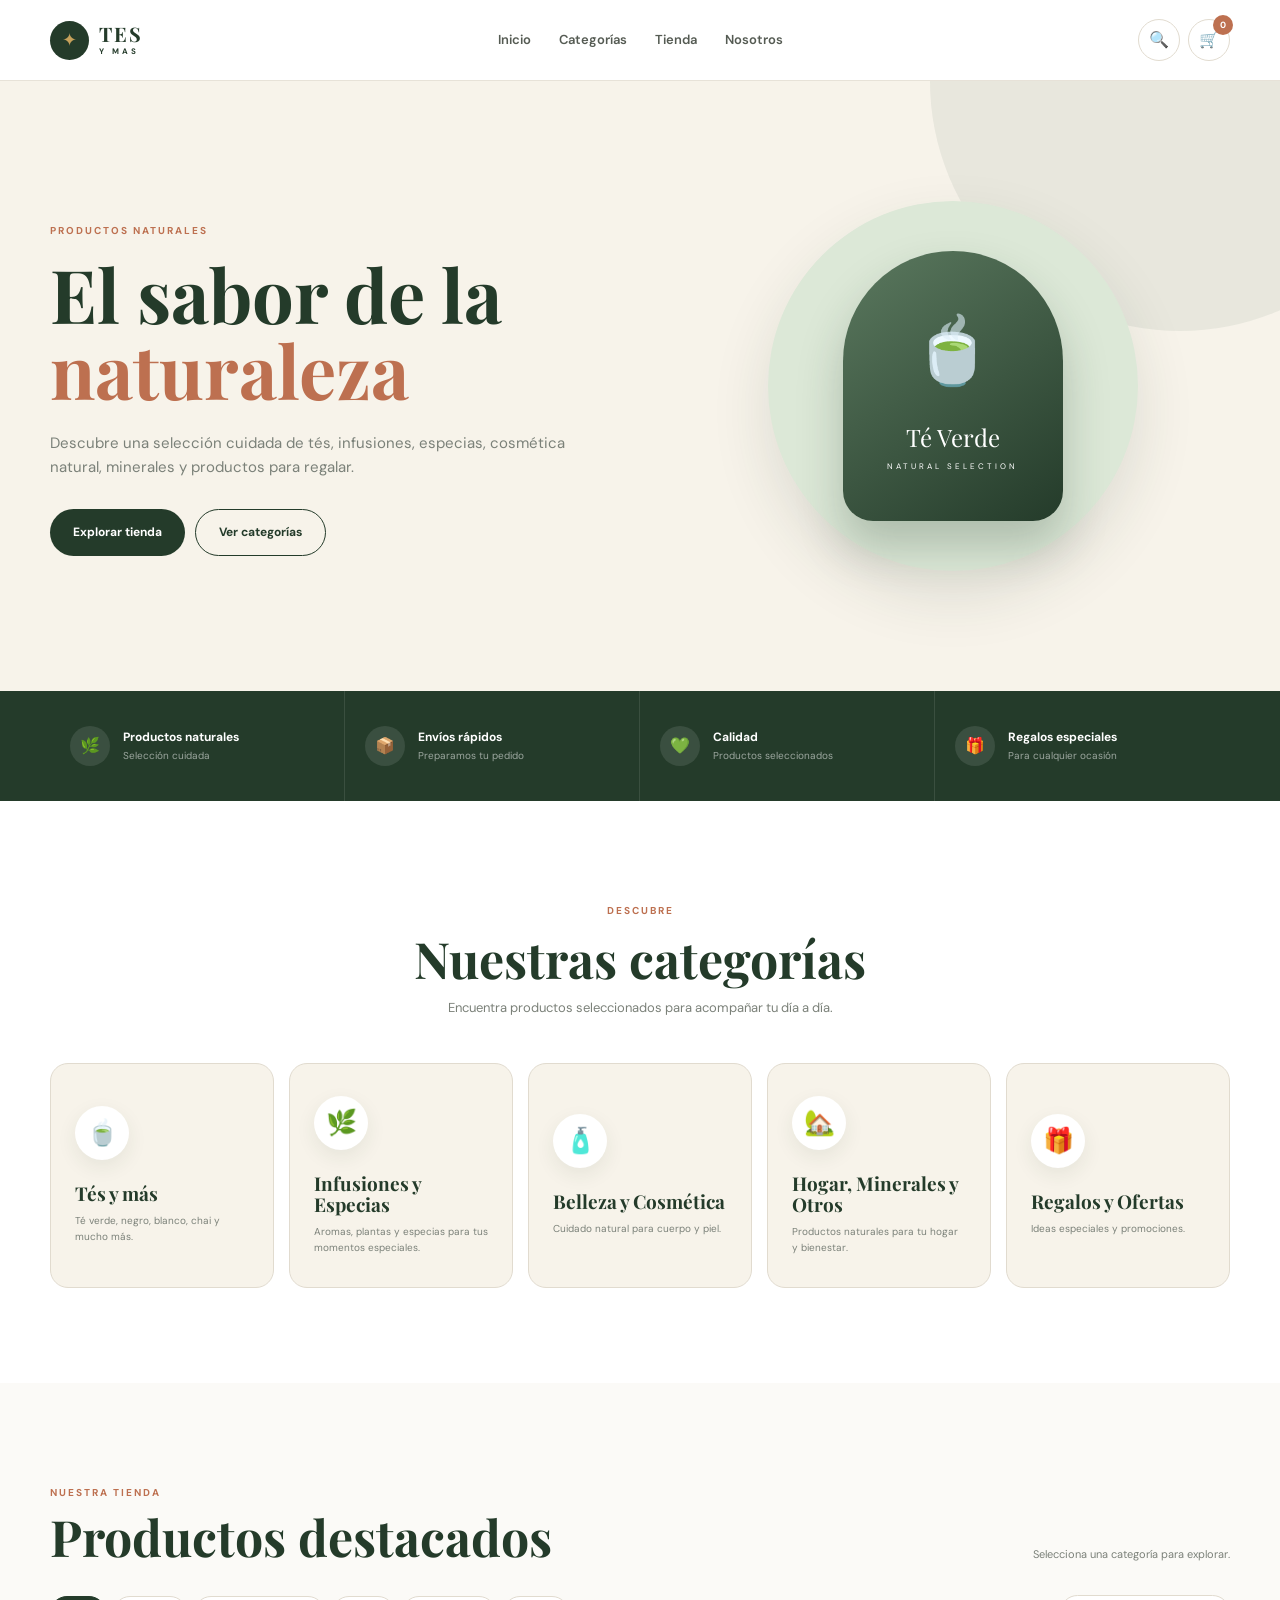
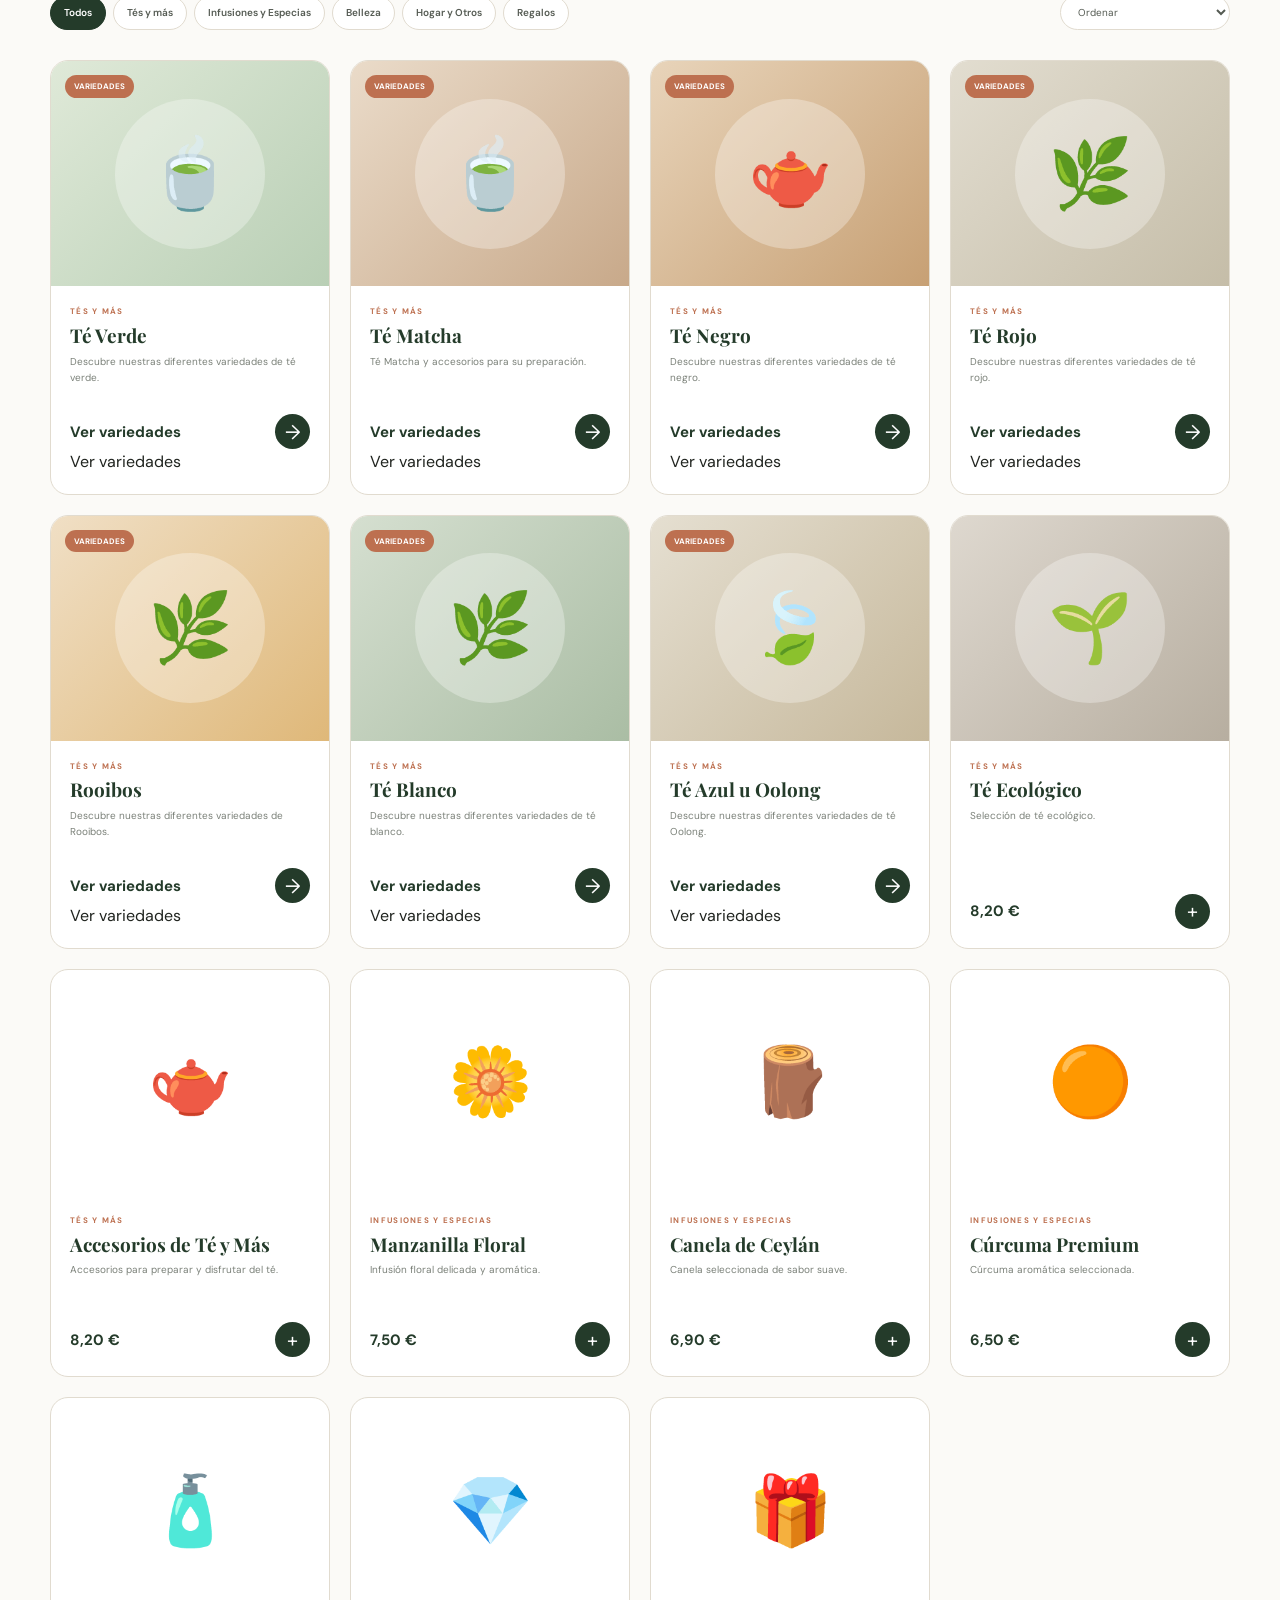
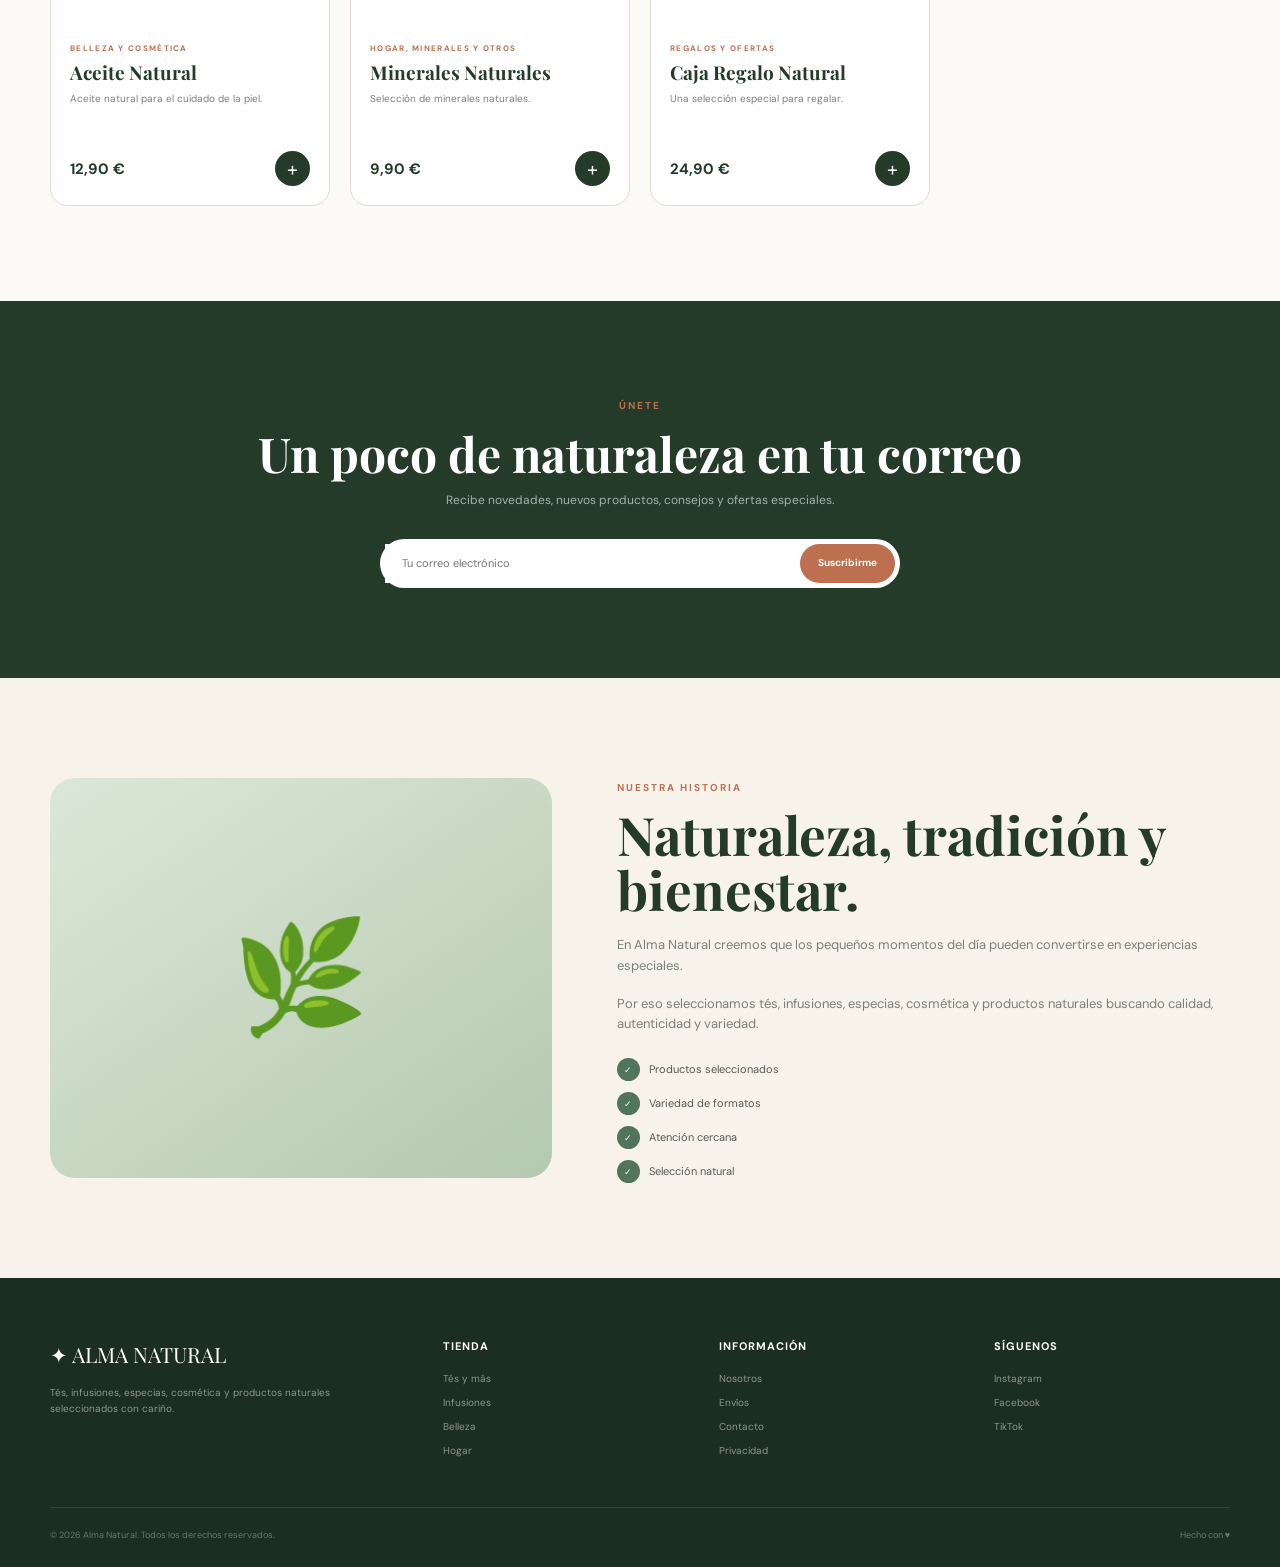
==== index.html @ 9531f611 "Add files via upload" ====
<!DOCTYPE html>
<html lang="es">

<head>
    <meta charset="UTF-8">

    <meta
        name="viewport"
        content="width=device-width, initial-scale=1.0"
    >

    <title>
        Alma Natural | Tés, Infusiones, Especias y Cosmética
    </title>

    <meta
        name="description"
        content="Tés, infusiones, especias, belleza, cosmética, minerales, regalos y productos naturales."
    >

    <link rel="preconnect" href="https://fonts.googleapis.com">

    <link
        rel="preconnect"
        href="https://fonts.gstatic.com"
        crossorigin
    >

    <link
        href="https://fonts.googleapis.com/css2?family=DM+Sans:wght@400;500;600;700&family=Playfair+Display:wght@500;600;700&display=swap"
        rel="stylesheet"
    >

    <link
        rel="stylesheet"
        href="styles.css"
    >
</head>


<body>


<!-- =====================================================
     HEADER
===================================================== -->

<header class="header">

    <div class="container header-inner">

        <a
            href="#inicio"
            class="logo"
        >

            <span class="logo-symbol">
                ✦
            </span>

            <span class="logo-text">

                TES

                <small>
                    Y MAS
                </small>

            </span>

        </a>


        <nav class="main-nav">

            <a href="#inicio">
                Inicio
            </a>

            <a href="#categorias">
                Categorías
            </a>

            <a href="#productos">
                Tienda
            </a>

            <a href="#nosotros">
                Nosotros
            </a>

        </nav>


        <div class="header-actions">

            <button
                class="header-button"
                id="searchButton"
                aria-label="Buscar"
            >
                🔍
            </button>


            <button
                class="header-button cart-button"
                id="cartButton"
                aria-label="Carrito"
            >

                🛒

                <span
                    class="cart-count"
                    id="cartCount"
                >
                    0
                </span>

            </button>

        </div>

    </div>


    <!-- BUSCADOR -->

    <div
        class="search-panel"
        id="searchPanel"
    >

        <div class="container">

            <div class="search-wrapper">

                <input
                    type="search"
                    id="searchInput"
                    placeholder="Buscar productos..."
                    autocomplete="off"
                >

            </div>

        </div>

    </div>

</header>



<!-- =====================================================
     HERO
===================================================== -->

<section
    class="hero"
    id="inicio"
>

    <div class="container hero-grid">


        <div class="hero-content">

            <span class="eyebrow">
                PRODUCTOS NATURALES
            </span>


            <h1>
                El sabor de la
                <span>
                    naturaleza
                </span>
            </h1>


            <p>
                Descubre una selección cuidada de tés,
                infusiones, especias, cosmética natural,
                minerales y productos para regalar.
            </p>


            <div class="hero-buttons">

                <a
                    href="#productos"
                    class="btn-primary"
                >
                    Explorar tienda
                </a>


                <a
                    href="#categorias"
                    class="btn-secondary"
                >
                    Ver categorías
                </a>

            </div>

        </div>



        <div class="hero-visual">

            <div class="hero-circle">

                <div class="hero-product">

                    <div class="hero-product-icon">
                        🍵
                    </div>

                    <div class="hero-product-title">
                        Té Verde
                    </div>

                    <div class="hero-product-subtitle">
                        Natural Selection
                    </div>

                </div>

            </div>

        </div>

    </div>

</section>



<!-- =====================================================
     BENEFICIOS
===================================================== -->

<section class="benefits">

    <div class="container benefits-grid">


        <div class="benefit">

            <div class="benefit-icon">
                🌿
            </div>

            <div>

                <h4>
                    Productos naturales
                </h4>

                <p>
                    Selección cuidada
                </p>

            </div>

        </div>



        <div class="benefit">

            <div class="benefit-icon">
                📦
            </div>

            <div>

                <h4>
                    Envíos rápidos
                </h4>

                <p>
                    Preparamos tu pedido
                </p>

            </div>

        </div>



        <div class="benefit">

            <div class="benefit-icon">
                💚
            </div>

            <div>

                <h4>
                    Calidad
                </h4>

                <p>
                    Productos seleccionados
                </p>

            </div>

        </div>



        <div class="benefit">

            <div class="benefit-icon">
                🎁
            </div>

            <div>

                <h4>
                    Regalos especiales
                </h4>

                <p>
                    Para cualquier ocasión
                </p>

            </div>

        </div>

    </div>

</section>



<!-- =====================================================
     CATEGORÍAS
===================================================== -->

<section
    class="categories-section"
    id="categorias"
>

    <div class="container">

        <div class="section-heading">

            <span class="eyebrow">
                DESCUBRE
            </span>

            <h2>
                Nuestras categorías
            </h2>

            <p>
                Encuentra productos seleccionados para
                acompañar tu día a día.
            </p>

        </div>



        <div class="categories-grid">


            <button
                class="category-card"
                data-category="tes"
            >

                <span class="category-icon">
                    🍵
                </span>

                <h3>
                    Tés y más
                </h3>

                <p>
                    Té verde, negro, blanco,
                    chai y mucho más.
                </p>

            </button>



            <button
                class="category-card"
                data-category="infusiones"
            >

                <span class="category-icon">
                    🌿
                </span>

                <h3>
                    Infusiones y Especias
                </h3>

                <p>
                    Aromas, plantas y especias
                    para tus momentos especiales.
                </p>

            </button>



            <button
                class="category-card"
                data-category="belleza"
            >

                <span class="category-icon">
                    🧴
                </span>

                <h3>
                    Belleza y Cosmética
                </h3>

                <p>
                    Cuidado natural para
                    cuerpo y piel.
                </p>

            </button>



            <button
                class="category-card"
                data-category="hogar"
            >

                <span class="category-icon">
                    🏡
                </span>

                <h3>
                    Hogar, Minerales y Otros
                </h3>

                <p>
                    Productos naturales para
                    tu hogar y bienestar.
                </p>

            </button>



            <button
                class="category-card"
                data-category="regalos"
            >

                <span class="category-icon">
                    🎁
                </span>

                <h3>
                    Regalos y Ofertas
                </h3>

                <p>
                    Ideas especiales y
                    promociones.
                </p>

            </button>

        </div>

    </div>

</section>



<!-- =====================================================
     PRODUCTOS
===================================================== -->

<section
    class="products-section"
    id="productos"
>

    <div class="container">


        <!-- CATÁLOGO PRINCIPAL -->

        <div id="mainCatalog">


            <div class="products-header">

                <div>

                    <span class="eyebrow">
                        NUESTRA TIENDA
                    </span>

                    <h2>
                        Productos destacados
                    </h2>

                </div>

                <p>
                    Selecciona una categoría para explorar.
                </p>

            </div>



            <div class="filters">


                <div class="category-filters">

                    <button
                        class="filter-button active"
                        data-filter="todos"
                    >
                        Todos
                    </button>

                    <button
                        class="filter-button"
                        data-filter="tes"
                    >
                        Tés y más
                    </button>

                    <button
                        class="filter-button"
                        data-filter="infusiones"
                    >
                        Infusiones y Especias
                    </button>

                    <button
                        class="filter-button"
                        data-filter="belleza"
                    >
                        Belleza
                    </button>

                    <button
                        class="filter-button"
                        data-filter="hogar"
                    >
                        Hogar y Otros
                    </button>

                    <button
                        class="filter-button"
                        data-filter="regalos"
                    >
                        Regalos
                    </button>

                </div>


                <select id="sortProducts">

                    <option value="default">
                        Ordenar
                    </option>

                    <option value="price-low">
                        Precio: menor a mayor
                    </option>

                    <option value="price-high">
                        Precio: mayor a menor
                    </option>

                    <option value="name">
                        Nombre A-Z
                    </option>

                </select>

            </div>



            <div
                class="products-grid"
                id="productsGrid"
            >
            </div>


            <div
                class="empty-products"
                id="emptyProducts"
            >

                <div>
                    🔎
                </div>

                <h3>
                    No encontramos productos
                </h3>

                <p>
                    Prueba con otra búsqueda.
                </p>

            </div>

        </div>



        <!-- =================================================
             FAMILIA TÉ VERDE
        ================================================= -->

        <div
            class="family-view"
            id="greenTeaFamily"
        >

            <button
                class="back-button"
                id="backToCatalog"
            >
                ← Volver a todos los productos
            </button>


            <div class="family-header">

                <div class="family-icon">
                    🍵
                </div>


                <div>

                    <span class="eyebrow">
                        TÉS VERDES
                    </span>

                    <h2>
                        Variedades de Té Verde
                    </h2>

                    <p>
                        Explora nuestra selección de tés verdes
                        y elige la variedad y formato que prefieras.
                    </p>

                </div>

            </div>



            <div class="family-tools">

                <div class="family-search">

                    <span>
                        🔍
                    </span>

                    <input
                        type="search"
                        id="greenTeaSearch"
                        placeholder="Buscar una variedad..."
                    >

                </div>


                <span
                    class="family-counter"
                    id="greenTeaCounter"
                >
                    18 variedades
                </span>

            </div>



            <div
                class="green-tea-grid"
                id="greenTeaGrid"
            >
            </div>


            <div
                class="empty-family"
                id="emptyGreenTea"
            >

                <span>
                    🍃
                </span>

                <h3>
                    No encontramos esa variedad
                </h3>

                <p>
                    Prueba con otro término.
                </p>

            </div>

        </div>

    </div>

</section>



<!-- =====================================================
     NEWSLETTER
===================================================== -->

<section class="newsletter">

    <div class="container newsletter-inner">

        <span class="eyebrow">
            ÚNETE
        </span>

        <h2>
            Un poco de naturaleza
            en tu correo
        </h2>

        <p>
            Recibe novedades, nuevos productos,
            consejos y ofertas especiales.
        </p>


        <form
            class="newsletter-form"
            id="newsletterForm"
        >

            <input
                type="email"
                placeholder="Tu correo electrónico"
                required
            >

            <button type="submit">
                Suscribirme
            </button>

        </form>

    </div>

</section>



<!-- =====================================================
     NOSOTROS
===================================================== -->

<section
    class="about"
    id="nosotros"
>

    <div class="container about-grid">


        <div class="about-image">
            🌿
        </div>


        <div class="about-content">

            <span class="eyebrow">
                NUESTRA HISTORIA
            </span>

            <h2>
                Naturaleza,
                tradición y bienestar.
            </h2>

            <p>
                En Alma Natural creemos que los pequeños
                momentos del día pueden convertirse en
                experiencias especiales.
            </p>

            <p>
                Por eso seleccionamos tés, infusiones,
                especias, cosmética y productos naturales
                buscando calidad, autenticidad y variedad.
            </p>


            <ul class="about-list">

                <li>
                    Productos seleccionados
                </li>

                <li>
                    Variedad de formatos
                </li>

                <li>
                    Atención cercana
                </li>

                <li>
                    Selección natural
                </li>

            </ul>

        </div>

    </div>

</section>



<!-- =====================================================
     FOOTER
===================================================== -->

<footer class="footer">

    <div class="container">

        <div class="footer-grid">


            <div>

                <div class="footer-logo">
                    ✦ ALMA NATURAL
                </div>

                <p class="footer-description">
                    Tés, infusiones, especias,
                    cosmética y productos naturales
                    seleccionados con cariño.
                </p>

            </div>



            <div class="footer-column">

                <h4>
                    Tienda
                </h4>

                <a href="#productos">
                    Tés y más
                </a>

                <a href="#productos">
                    Infusiones
                </a>

                <a href="#productos">
                    Belleza
                </a>

                <a href="#productos">
                    Hogar
                </a>

            </div>



            <div class="footer-column">

                <h4>
                    Información
                </h4>

                <a href="#nosotros">
                    Nosotros
                </a>

                <a href="#">
                    Envíos
                </a>

                <a href="#">
                    Contacto
                </a>

                <a href="#">
                    Privacidad
                </a>

            </div>



            <div class="footer-column">

                <h4>
                    Síguenos
                </h4>

                <a href="#">
                    Instagram
                </a>

                <a href="#">
                    Facebook
                </a>

                <a href="#">
                    TikTok
                </a>

            </div>

        </div>



        <div class="footer-bottom">

            <p>
                © 2026 Alma Natural.
                Todos los derechos reservados.
            </p>

            <p>
                Hecho con ♥
            </p>

        </div>

    </div>

</footer>



<!-- =====================================================
     CARRITO
===================================================== -->

<div
    class="cart-overlay"
    id="cartOverlay"
>

    <aside class="cart-sidebar">


        <div class="cart-header">

            <h3>
                Tu carrito
            </h3>

            <button
                class="close-cart"
                id="closeCart"
            >
                ×
            </button>

        </div>


        <div
            class="cart-items"
            id="cartItems"
        >
        </div>


        <div
            class="cart-footer"
            id="cartFooter"
        >

            <div class="cart-summary-row">

                <span>
                    Subtotal
                </span>

                <strong id="cartSubtotal">
                    0,00 €
                </strong>

            </div>


            <div class="cart-summary-row">

                <span>
                    Envío
                </span>

                <strong id="cartShipping">
                    0,00 €
                </strong>

            </div>


            <div class="cart-summary-row total">

                <span>
                    Total
                </span>

                <strong id="cartTotal">
                    0,00 €
                </strong>

            </div>


            <div
                class="shipping-message"
                id="shippingMessage"
            >
            </div>


            <button
                class="checkout-button"
                id="checkoutButton"
            >
                Finalizar pedido
            </button>

        </div>

    </aside>

</div>



<!-- =====================================================
     MODAL CHECKOUT
===================================================== -->

<div
    class="modal-overlay"
    id="checkoutModal"
>

    <div class="modal">

        <h2>
            Finalizar pedido
        </h2>

        <p>
            Completa tus datos para realizar
            el pedido de demostración.
        </p>


        <form
            class="modal-form"
            id="checkoutForm"
        >

            <input
                type="text"
                placeholder="Nombre completo"
                required
            >

            <input
                type="email"
                placeholder="Correo electrónico"
                required
            >

            <input
                type="text"
                placeholder="Dirección de envío"
                required
            >

            <textarea
                rows="3"
                placeholder="Notas del pedido"
            ></textarea>


            <div class="modal-actions">

                <button
                    type="button"
                    class="modal-close"
                    id="closeCheckout"
                >
                    Cancelar
                </button>

                <button
                    type="submit"
                    class="modal-submit"
                >
                    Confirmar pedido
                </button>

            </div>

        </form>

    </div>

</div>



<!-- =====================================================
     TOAST
===================================================== -->

<div
    class="toast"
    id="toast"
>
</div>



<script src="script.js"></script>

</body>

</html>
---- styles.css ----
/* =========================================================
   ALMA NATURAL
   CSS PRINCIPAL
========================================================= */

:root {

    --green-dark: #243b2a;
    --green: #52745a;
    --green-soft: #e5eee0;

    --cream: #f7f3ea;
    --cream-dark: #ece4d5;

    --terracotta: #bd7050;
    --terracotta-dark: #99543b;

    --gold: #c6a15b;

    --white: #ffffff;
    --black: #20241f;

    --gray-dark: #555b53;
    --gray: #7b8179;
    --gray-light: #a8aca5;

    --border: #e1dbcf;

    --shadow:
        0 18px 45px rgba(36, 59, 42, .10);

    --shadow-small:
        0 7px 20px rgba(36, 59, 42, .08);

    --radius: 18px;

    --transition: .25s ease;
}


/* =========================================================
   RESET
========================================================= */

* {
    margin: 0;
    padding: 0;
    box-sizing: border-box;
}

html {
    scroll-behavior: smooth;
}

body {
    font-family:
        "DM Sans",
        Arial,
        sans-serif;

    color: var(--black);
    background: var(--white);
    line-height: 1.6;
}

button,
input,
select,
textarea {
    font: inherit;
}

button {
    cursor: pointer;
}

a {
    text-decoration: none;
    color: inherit;
}

img {
    max-width: 100%;
    display: block;
}

.container {
    width: min(1180px, calc(100% - 40px));
    margin: auto;
}


/* =========================================================
   HEADER
========================================================= */

.header {
    position: sticky;
    top: 0;
    z-index: 1000;

    background:
        rgba(255,255,255,.95);

    backdrop-filter: blur(15px);

    border-bottom:
        1px solid rgba(225,219,207,.8);
}

.header-inner {
    min-height: 80px;

    display: flex;
    align-items: center;
    justify-content: space-between;

    gap: 25px;
}


/* =========================================================
   LOGO
========================================================= */

.logo {
    display: flex;
    align-items: center;
    gap: 10px;

    color: var(--green-dark);
}

.logo-symbol {
    width: 39px;
    height: 39px;

    border-radius: 50%;

    display: grid;
    place-items: center;

    background: var(--green-dark);
    color: var(--gold);

    font-size: 18px;
}

.logo-text {
    display: flex;
    flex-direction: column;

    font-family:
        "Playfair Display",
        serif;

    font-size: 20px;
    font-weight: 700;

    line-height: .9;
    letter-spacing: 2px;
}

.logo-text small {
    margin-top: 5px;

    font-family:
        "DM Sans",
        sans-serif;

    font-size: 8px;
    letter-spacing: 3px;
}


/* =========================================================
   NAV
========================================================= */

.main-nav {
    display: flex;
    align-items: center;
    gap: 28px;
}

.main-nav a {
    position: relative;

    color: var(--gray-dark);

    font-size: 13px;
    font-weight: 600;

    transition: var(--transition);
}

.main-nav a::after {
    content: "";

    position: absolute;

    left: 0;
    bottom: -7px;

    width: 0;
    height: 2px;

    background: var(--terracotta);

    transition: var(--transition);
}

.main-nav a:hover {
    color: var(--green-dark);
}

.main-nav a:hover::after {
    width: 100%;
}


/* =========================================================
   HEADER BUTTONS
========================================================= */

.header-actions {
    display: flex;
    align-items: center;
    gap: 8px;
}

.header-button {
    width: 42px;
    height: 42px;

    display: grid;
    place-items: center;

    border:
        1px solid var(--border);

    border-radius: 50%;

    background: white;
    color: var(--green-dark);

    transition: var(--transition);
}

.header-button:hover {
    background: var(--green-dark);
    color: white;

    border-color: var(--green-dark);
}

.cart-button {
    position: relative;
}

.cart-count {
    position: absolute;

    top: -5px;
    right: -4px;

    width: 20px;
    height: 20px;

    display: grid;
    place-items: center;

    border-radius: 50%;

    background: var(--terracotta);
    color: white;

    font-size: 9px;
    font-weight: 700;
}


/* =========================================================
   SEARCH
========================================================= */

.search-panel {
    position: absolute;

    top: 80px;
    left: 0;
    right: 0;

    padding: 15px 0;

    background: white;

    border-bottom:
        1px solid var(--border);

    transform: translateY(-15px);

    opacity: 0;
    visibility: hidden;

    transition: var(--transition);
}

.search-panel.active {
    transform: translateY(0);

    opacity: 1;
    visibility: visible;
}

.search-wrapper input {
    width: 100%;

    padding:
        14px 20px;

    border:
        1px solid var(--border);

    border-radius: 50px;

    outline: none;

    background: var(--cream);

    font-size: 13px;
}

.search-wrapper input:focus {
    border-color: var(--green);
}


/* =========================================================
   HERO
========================================================= */

.hero {
    position: relative;
    overflow: hidden;

    padding: 95px 0;

    background: var(--cream);
}

.hero::before {
    content: "";

    position: absolute;

    width: 500px;
    height: 500px;

    border-radius: 50%;

    top: -250px;
    right: -150px;

    background:
        rgba(82,116,90,.09);
}

.hero-grid {
    position: relative;
    z-index: 2;

    display: grid;

    grid-template-columns: 1fr 1fr;

    align-items: center;

    gap: 70px;
}

.hero-content {
    max-width: 600px;
}

.eyebrow {
    display: inline-block;

    color: var(--terracotta);

    font-size: 10px;
    font-weight: 700;

    letter-spacing: 2px;
}

.hero h1 {
    margin-top: 15px;

    color: var(--green-dark);

    font-family:
        "Playfair Display",
        serif;

    font-size:
        clamp(45px, 6vw, 74px);

    line-height: 1.02;
}

.hero h1 span {
    color: var(--terracotta);
}

.hero p {
    max-width: 540px;

    margin-top: 24px;

    color: var(--gray);

    font-size: 15px;
}

.hero-buttons {
    display: flex;
    gap: 10px;

    margin-top: 30px;
}

.btn-primary,
.btn-secondary {
    display: inline-flex;

    justify-content: center;
    align-items: center;

    padding:
        13px 23px;

    border-radius: 50px;

    font-size: 12px;
    font-weight: 700;

    transition: var(--transition);
}

.btn-primary {
    background: var(--green-dark);
    color: white;
}

.btn-primary:hover {
    background: var(--terracotta);
    transform: translateY(-2px);
}

.btn-secondary {
    border:
        1px solid var(--green-dark);

    color: var(--green-dark);
}

.btn-secondary:hover {
    background: var(--green-dark);
    color: white;
}


/* =========================================================
   HERO VISUAL
========================================================= */

.hero-visual {
    min-height: 420px;

    display: grid;
    place-items: center;
}

.hero-circle {
    width: 370px;
    height: 370px;

    display: grid;
    place-items: center;

    border-radius: 50%;

    background: #dce8d7;

    box-shadow:
        0 25px 60px rgba(36,59,42,.12);
}

.hero-product {
    width: 220px;
    height: 270px;

    display: flex;
    flex-direction: column;
    justify-content: center;
    align-items: center;

    border-radius:
        110px 110px 30px 30px;

    background:
        linear-gradient(
            145deg,
            #5b795f,
            #243b2a
        );

    color: white;

    box-shadow:
        0 25px 45px rgba(36,59,42,.25);
}

.hero-product-icon {
    font-size: 65px;
}

.hero-product-title {
    margin-top: 15px;

    font-family:
        "Playfair Display",
        serif;

    font-size: 24px;
}

.hero-product-subtitle {
    margin-top: 4px;

    font-size: 8px;
    letter-spacing: 3px;
    text-transform: uppercase;
}


/* =========================================================
   BENEFICIOS
========================================================= */

.benefits {
    background: var(--green-dark);
    color: white;
}

.benefits-grid {
    display: grid;
    grid-template-columns: repeat(4,1fr);
}

.benefit {
    min-height: 110px;

    display: flex;
    align-items: center;

    gap: 13px;

    padding: 20px;

    border-right:
        1px solid rgba(255,255,255,.1);
}

.benefit:last-child {
    border-right: 0;
}

.benefit-icon {
    width: 40px;
    height: 40px;

    flex-shrink: 0;

    display: grid;
    place-items: center;

    border-radius: 50%;

    background:
        rgba(255,255,255,.1);
}

.benefit h4 {
    font-size: 12px;
}

.benefit p {
    color:
        rgba(255,255,255,.55);

    font-size: 10px;
}


/* =========================================================
   CATEGORÍAS
========================================================= */

.categories-section {
    padding: 95px 0;
}

.section-heading {
    max-width: 650px;

    margin:
        0 auto 45px;

    text-align: center;
}

.section-heading h2 {
    margin-top: 9px;

    color: var(--green-dark);

    font-family:
        "Playfair Display",
        serif;

    font-size:
        clamp(35px,5vw,50px);

    line-height: 1.1;
}

.section-heading p {
    margin-top: 12px;

    color: var(--gray);

    font-size: 13px;
}

.categories-grid {
    display: grid;

    grid-template-columns:
        repeat(5,1fr);

    gap: 15px;
}

.category-card {
    position: relative;

    min-height: 225px;

    padding: 24px;

    overflow: hidden;

    border:
        1px solid var(--border);

    border-radius: var(--radius);

    background: var(--cream);

    text-align: left;

    transition: var(--transition);
}

.category-card:hover {
    transform: translateY(-6px);

    box-shadow: var(--shadow);

    border-color:
        rgba(82,116,90,.25);
}

.category-icon {
    width: 54px;
    height: 54px;

    display: grid;
    place-items: center;

    border-radius: 50%;

    background: white;

    font-size: 25px;

    box-shadow: var(--shadow-small);
}

.category-card h3 {
    margin-top: 23px;

    color: var(--green-dark);

    font-family:
        "Playfair Display",
        serif;

    font-size: 19px;

    line-height: 1.15;
}

.category-card p {
    margin-top: 8px;

    color: var(--gray);

    font-size: 10px;
}


/* =========================================================
   PRODUCTOS
========================================================= */

.products-section {
    padding: 95px 0;

    background: #fbfaf7;
}

.products-header {
    display: flex;
    justify-content: space-between;
    align-items: flex-end;

    gap: 20px;

    margin-bottom: 32px;
}

.products-header h2 {
    margin-top: 7px;

    color: var(--green-dark);

    font-family:
        "Playfair Display",
        serif;

    font-size:
        clamp(35px,5vw,50px);

    line-height: 1.05;
}

.products-header p {
    color: var(--gray);
    font-size: 11px;
}


/* =========================================================
   FILTROS
========================================================= */

.filters {
    display: flex;

    justify-content: space-between;
    align-items: center;

    gap: 20px;

    margin-bottom: 30px;
}

.category-filters {
    display: flex;
    flex-wrap: wrap;
    gap: 7px;
}

.filter-button {
    padding:
        8px 13px;

    border:
        1px solid var(--border);

    border-radius: 50px;

    background: white;
    color: var(--gray-dark);

    font-size: 10px;
    font-weight: 600;

    transition: var(--transition);
}

.filter-button:hover {
    border-color: var(--green);
}

.filter-button.active {
    background: var(--green-dark);
    border-color: var(--green-dark);
    color: white;
}

#sortProducts {
    min-width: 170px;

    padding:
        9px 13px;

    border:
        1px solid var(--border);

    border-radius: 50px;

    background: white;

    color: var(--gray-dark);

    outline: none;

    font-size: 10px;
}


/* =========================================================
   GRID PRODUCTOS
========================================================= */

.products-grid {
    display: grid;

    grid-template-columns:
        repeat(4,1fr);

    gap: 20px;
}


/* =========================================================
   PRODUCT CARD
========================================================= */

.product-card {
    display: flex;
    flex-direction: column;

    overflow: hidden;

    border:
        1px solid var(--border);

    border-radius: var(--radius);

    background: white;

    transition: var(--transition);
}

.product-card:hover {
    transform: translateY(-5px);

    box-shadow: var(--shadow);
}

.product-image {
    position: relative;

    height: 225px;

    display: grid;
    place-items: center;

    overflow: hidden;
}

.product-image::before {
    content: "";

    position: absolute;

    width: 150px;
    height: 150px;

    border-radius: 50%;

    background:
        rgba(255,255,255,.3);
}

.product-emoji {
    position: relative;
    z-index: 2;

    font-size: 68px;
}

.product-badge {
    position: absolute;

    top: 14px;
    left: 14px;

    z-index: 3;

    padding:
        5px 9px;

    border-radius: 50px;

    background: var(--terracotta);
    color: white;

    font-size: 8px;
    font-weight: 700;

    text-transform: uppercase;
}

.product-bg-1 {
    background: linear-gradient(135deg,#dfe9d8,#b9cfb5);
}

.product-bg-2 {
    background: linear-gradient(135deg,#eadbc9,#c8a98a);
}

.product-bg-3 {
    background: linear-gradient(135deg,#e8d4ba,#c7a074);
}

.product-bg-4 {
    background: linear-gradient(135deg,#e2ddd0,#c5bda8);
}

.product-bg-5 {
    background: linear-gradient(135deg,#f0dfc5,#dfb879);
}

.product-bg-6 {
    background: linear-gradient(135deg,#d5dfd0,#aabda4);
}

.product-bg-7 {
    background: linear-gradient(135deg,#e5dfd1,#c6b89b);
}

.product-bg-8 {
    background: linear-gradient(135deg,#ded8cf,#b7aea0);
}


/* =========================================================
   INFO PRODUCTO
========================================================= */

.product-info {
    flex: 1;

    display: flex;
    flex-direction: column;

    padding: 19px;
}

.product-category {
    color: var(--terracotta);

    font-size: 8px;
    font-weight: 700;

    letter-spacing: 1.3px;

    text-transform: uppercase;
}

.product-name {
    margin-top: 6px;

    color: var(--green-dark);

    font-family:
        "Playfair Display",
        serif;

    font-size: 19px;

    line-height: 1.2;
}

.product-description {
    min-height: 43px;

    margin-top: 7px;

    color: var(--gray);

    font-size: 10px;
}

.product-bottom {
    display: flex;

    justify-content: space-between;
    align-items: center;

    gap: 10px;

    margin-top: auto;
    padding-top: 17px;
}

.product-price {
    color: var(--green-dark);

    font-size: 15px;
    font-weight: 700;
}

.add-button {
    width: 35px;
    height: 35px;

    display: grid;
    place-items: center;

    border: 0;

    border-radius: 50%;

    background: var(--green-dark);
    color: white;

    font-size: 20px;

    transition: var(--transition);
}

.add-button:hover {
    background: var(--terracotta);

    transform: rotate(90deg);
}


/* =========================================================
   FAMILY VIEW
========================================================= */

.family-view {
    display: none;

    animation:
        familyIn .35s ease;
}

.family-view.active {
    display: block;
}

@keyframes familyIn {

    from {
        opacity: 0;
        transform: translateY(15px);
    }

    to {
        opacity: 1;
        transform: translateY(0);
    }

}


/* =========================================================
   BOTÓN VOLVER
========================================================= */

.back-button {
    display: inline-flex;

    align-items: center;

    border: 0;

    background: transparent;

    color: var(--green);

    font-size: 11px;
    font-weight: 700;

    margin-bottom: 30px;

    transition: var(--transition);
}

.back-button:hover {
    color: var(--terracotta);

    transform:
        translateX(-4px);
}


/* =========================================================
   CABECERA FAMILIA
========================================================= */

.family-header {
    display: flex;

    align-items: center;

    gap: 25px;

    padding:
        30px;

    border-radius:
        22px;

    background:
        var(--cream);

    border:
        1px solid var(--border);

    margin-bottom: 25px;
}

.family-icon {
    width: 90px;
    height: 90px;

    flex-shrink: 0;

    display: grid;
    place-items: center;

    border-radius: 50%;

    background: var(--green-soft);

    font-size: 43px;
}

.family-header h2 {
    margin-top: 5px;

    color: var(--green-dark);

    font-family:
        "Playfair Display",
        serif;

    font-size:
        clamp(35px,5vw,53px);

    line-height: 1.05;
}

.family-header p {
    max-width: 680px;

    margin-top: 9px;

    color: var(--gray);

    font-size: 12px;
}


/* =========================================================
   HERRAMIENTAS FAMILIA
========================================================= */

.family-tools {
    display: flex;

    align-items: center;
    justify-content: space-between;

    gap: 15px;

    margin-bottom: 25px;
}

.family-search {
    max-width: 420px;

    width: 100%;

    display: flex;
    align-items: center;

    gap: 8px;

    padding:
        11px 15px;

    border:
        1px solid var(--border);

    border-radius: 50px;

    background: white;
}

.family-search span {
    font-size: 13px;
}

.family-search input {
    width: 100%;

    border: 0;

    outline: 0;

    background: transparent;

    font-size: 11px;
}

.family-counter {
    white-space: nowrap;

    padding:
        8px 12px;

    border-radius: 50px;

    background: var(--green-soft);

    color: var(--green-dark);

    font-size: 10px;
    font-weight: 700;
}


/* =========================================================
   GRID TÉS VERDES
========================================================= */

.green-tea-grid {
    display: grid;

    grid-template-columns:
        repeat(3,1fr);

    gap: 18px;
}


/* =========================================================
   CARD TÉ VERDE
========================================================= */

.green-tea-card {
    display: flex;
    flex-direction: column;

    min-width: 0;

    padding: 14px;

    border:
        1px solid var(--border);

    border-radius:
        var(--radius);

    background: white;

    transition: var(--transition);
}

.green-tea-card:hover {
    transform:
        translateY(-5px);

    box-shadow:
        var(--shadow);
}

.green-tea-image {
    position: relative;

    height: 185px;

    display: grid;
    place-items: center;

    overflow: hidden;

    border-radius: 14px;

    background:
        linear-gradient(
            135deg,
            #e2ecd9,
            #b8cdb1
        );
}

.green-tea-image::before {
    content: "";

    position: absolute;

    width: 135px;
    height: 135px;

    border-radius: 50%;

    background:
        rgba(255,255,255,.3);
}

.green-tea-emoji {
    position: relative;
    z-index: 2;

    font-size: 65px;
}

.green-tea-info {
    flex: 1;

    display: flex;
    flex-direction: column;

    padding:
        17px 4px 3px;
}

.green-tea-info h3 {
    color: var(--green-dark);

    font-family:
        "Playfair Display",
        serif;

    font-size: 19px;

    line-height: 1.2;
}

.green-tea-info p {
    min-height: 34px;

    margin-top: 6px;

    color: var(--gray);

    font-size: 10px;
}


/* =========================================================
   FORMATOS
========================================================= */

.formats-title {
    display: block;

    margin-top: 15px;
    margin-bottom: 8px;

    color: var(--gray-dark);

    font-size: 8px;
    font-weight: 700;

    letter-spacing: 1px;

    text-transform: uppercase;
}

.format-options {
    display: flex;
    flex-wrap: wrap;

    gap: 6px;
}

.format-button {
    padding:
        6px 11px;

    border:
        1px solid var(--border);

    border-radius: 50px;

    background: white;

    color: var(--green-dark);

    font-size: 9px;
    font-weight: 600;

    transition: var(--transition);
}

.format-button:hover {
    border-color: var(--green);

    background: var(--green);

    color: white;
}

.format-button.active {
    border-color: var(--green);

    background: var(--green);

    color: white;
}


/* =========================================================
   PRECIO TÉ
========================================================= */

.green-tea-bottom {
    display: flex;

    align-items: center;
    justify-content: space-between;

    gap: 8px;

    margin-top: auto;
    padding-top: 17px;
}

.green-tea-price {
    color: var(--green-dark);

    font-size: 15px;
    font-weight: 700;
}

.green-tea-add {
    padding:
        8px 13px;

    border: 0;

    border-radius: 50px;

    background: var(--green-dark);

    color: white;

    font-size: 9px;
    font-weight: 700;

    transition: var(--transition);
}

.green-tea-add:hover {
    background: var(--terracotta);
}


/* =========================================================
   EMPTY STATES
========================================================= */

.empty-products,
.empty-family {
    display: none;

    text-align: center;

    padding: 70px 20px;
}

.empty-products.show,
.empty-family.show {
    display: block;
}

.empty-products div,
.empty-family span {
    font-size: 45px;
}

.empty-products h3,
.empty-family h3 {
    margin-top: 10px;

    color: var(--green-dark);

    font-family:
        "Playfair Display",
        serif;

    font-size: 24px;
}

.empty-products p,
.empty-family p {
    margin-top: 5px;

    color: var(--gray);

    font-size: 11px;
}


/* =========================================================
   NEWSLETTER
========================================================= */

.newsletter {
    padding: 90px 0;

    background: var(--green-dark);

    color: white;
}

.newsletter-inner {
    max-width: 800px;

    margin: auto;

    text-align: center;
}

.newsletter h2 {
    margin-top: 10px;

    font-family:
        "Playfair Display",
        serif;

    font-size:
        clamp(34px,5vw,48px);

    line-height: 1.1;
}

.newsletter p {
    max-width: 550px;

    margin:
        12px auto 0;

    color:
        rgba(255,255,255,.6);

    font-size: 12px;
}

.newsletter-form {
    max-width: 520px;

    display: flex;

    margin:
        28px auto 0;

    padding: 5px;

    border-radius: 50px;

    background: white;
}

.newsletter-form input {
    flex: 1;

    min-width: 0;

    border: 0;
    outline: 0;

    padding:
        11px 17px;

    font-size: 11px;
}

.newsletter-form button {
    padding:
        10px 18px;

    border: 0;

    border-radius: 50px;

    background: var(--terracotta);

    color: white;

    font-size: 10px;
    font-weight: 700;
}


/* =========================================================
   ABOUT
========================================================= */

.about {
    padding: 95px 0;

    background: var(--cream);
}

.about-grid {
    display: grid;

    grid-template-columns:
        .9fr 1.1fr;

    gap: 65px;

    align-items: center;
}

.about-image {
    min-height: 400px;

    display: grid;
    place-items: center;

    border-radius: 25px;

    background:
        linear-gradient(
            145deg,
            #dce8d7,
            #b5c8b0
        );

    font-size: 110px;
}

.about-content h2 {
    margin-top: 8px;

    color: var(--green-dark);

    font-family:
        "Playfair Display",
        serif;

    font-size:
        clamp(35px,5vw,53px);

    line-height: 1.05;
}

.about-content p {
    margin-top: 17px;

    color: var(--gray);

    font-size: 13px;
}

.about-list {
    display: grid;

    gap: 11px;

    margin-top: 23px;
}

.about-list li {
    list-style: none;

    display: flex;
    align-items: center;

    gap: 9px;

    color: var(--gray-dark);

    font-size: 11px;
}

.about-list li::before {
    content: "✓";

    width: 23px;
    height: 23px;

    display: grid;
    place-items: center;

    border-radius: 50%;

    background: var(--green);

    color: white;

    font-size: 9px;
}


/* =========================================================
   FOOTER
========================================================= */

.footer {
    padding:
        60px 0 25px;

    background:
        #1c2d21;

    color: white;
}

.footer-grid {
    display: grid;

    grid-template-columns:
        1.5fr repeat(3,1fr);

    gap: 40px;

    padding-bottom: 40px;

    border-bottom:
        1px solid rgba(255,255,255,.1);
}

.footer-logo {
    font-family:
        "Playfair Display",
        serif;

    font-size: 21px;
}

.footer-description {
    max-width: 280px;

    margin-top: 13px;

    color:
        rgba(255,255,255,.5);

    font-size: 10px;
}

.footer-column h4 {
    margin-bottom: 15px;

    font-size: 11px;

    text-transform: uppercase;

    letter-spacing: 1px;
}

.footer-column a {
    display: block;

    margin-bottom: 8px;

    color:
        rgba(255,255,255,.5);

    font-size: 10px;

    transition: var(--transition);
}

.footer-column a:hover {
    color: white;

    transform:
        translateX(3px);
}

.footer-bottom {
    display: flex;

    justify-content: space-between;

    gap: 20px;

    padding-top: 20px;
}

.footer-bottom p {
    color:
        rgba(255,255,255,.35);

    font-size: 9px;
}


/* =========================================================
   CARRITO
========================================================= */

.cart-overlay {
    position: fixed;
    inset: 0;

    z-index: 2000;

    background:
        rgba(20,30,23,.45);

    opacity: 0;
    visibility: hidden;

    transition: var(--transition);
}

.cart-overlay.active {
    opacity: 1;
    visibility: visible;
}

.cart-sidebar {
    position: absolute;

    top: 0;
    right: 0;

    width:
        min(430px,100%);

    height: 100%;

    display: flex;
    flex-direction: column;

    background: white;

    transform:
        translateX(100%);

    transition:
        .35s ease;
}

.cart-overlay.active
.cart-sidebar {
    transform:
        translateX(0);
}

.cart-header {
    display: flex;

    justify-content: space-between;
    align-items: center;

    padding: 23px;

    border-bottom:
        1px solid var(--border);
}

.cart-header h3 {
    color: var(--green-dark);

    font-family:
        "Playfair Display",
        serif;

    font-size: 24px;
}

.close-cart {
    width: 35px;
    height: 35px;

    border: 0;

    border-radius: 50%;

    background: var(--cream);

    color: var(--green-dark);

    font-size: 17px;
}

.cart-items {
    flex: 1;

    overflow-y: auto;

    padding:
        15px 23px;
}

.cart-item {
    display: grid;

    grid-template-columns:
        55px 1fr auto;

    gap: 12px;

    padding:
        15px 0;

    border-bottom:
        1px solid var(--border);
}

.cart-item-image {
    width: 55px;
    height: 55px;

    display: grid;
    place-items: center;

    border-radius: 11px;

    font-size: 26px;
}

.cart-item h4 {
    color: var(--green-dark);

    font-family:
        "Playfair Display",
        serif;

    font-size: 13px;

    line-height: 1.2;
}

.cart-item-price {
    margin-top: 4px;

    color: var(--green);

    font-size: 11px;
    font-weight: 700;
}

.quantity-controls {
    display: flex;

    align-items: center;

    gap: 7px;

    margin-top: 8px;
}

.quantity-controls button {
    width: 22px;
    height: 22px;

    border:
        1px solid var(--border);

    border-radius: 50%;

    background: white;

    color: var(--green-dark);
}

.quantity-controls span {
    min-width: 18px;

    text-align: center;

    font-size: 10px;
    font-weight: 700;
}

.remove-item {
    border: 0;

    background: transparent;

    color: var(--gray-light);

    font-size: 12px;
}

.remove-item:hover {
    color: var(--terracotta);
}

.cart-footer {
    padding:
        18px 23px 23px;

    border-top:
        1px solid var(--border);

    background:
        var(--cream);
}

.cart-summary-row {
    display: flex;

    justify-content: space-between;

    margin-bottom: 7px;

    color: var(--gray-dark);

    font-size: 11px;
}

.cart-summary-row.total {
    margin-top: 12px;

    padding-top: 12px;

    border-top:
        1px solid var(--border);

    color: var(--green-dark);

    font-size: 17px;
    font-weight: 700;
}

.shipping-message {
    margin:
        10px 0;

    color: var(--green);

    font-size: 9px;
    font-weight: 600;
}

.checkout-button {
    width: 100%;

    padding:
        13px;

    border: 0;

    border-radius: 50px;

    background: var(--green-dark);

    color: white;

    font-size: 11px;
    font-weight: 700;
}

.checkout-button:hover {
    background: var(--terracotta);
}


/* =========================================================
   MODAL
========================================================= */

.modal-overlay {
    position: fixed;
    inset: 0;

    z-index: 3000;

    display: grid;
    place-items: center;

    padding: 20px;

    background:
        rgba(20,30,23,.5);

    opacity: 0;
    visibility: hidden;

    transition: var(--transition);
}

.modal-overlay.active {
    opacity: 1;
    visibility: visible;
}

.modal {
    width:
        min(500px,100%);

    padding: 32px;

    border-radius: 22px;

    background: white;

    box-shadow:
        0 30px 80px rgba(0,0,0,.2);
}

.modal h2 {
    color: var(--green-dark);

    font-family:
        "Playfair Display",
        serif;

    font-size: 29px;
}

.modal p {
    margin-top: 7px;

    color: var(--gray);

    font-size: 11px;
}

.modal-form {
    display: grid;

    gap: 11px;

    margin-top: 23px;
}

.modal-form input,
.modal-form textarea {
    width: 100%;

    padding:
        11px 13px;

    border:
        1px solid var(--border);

    border-radius: 10px;

    outline: 0;

    background: var(--cream);

    font-size: 11px;
}

.modal-actions {
    display: flex;

    justify-content: flex-end;

    gap: 8px;

    margin-top: 18px;
}

.modal-close,
.modal-submit {
    padding:
        10px 17px;

    border-radius: 50px;

    font-size: 10px;
    font-weight: 700;
}

.modal-close {
    border:
        1px solid var(--border);

    background: white;

    color: var(--gray-dark);
}

.modal-submit {
    border: 0;

    background: var(--green-dark);

    color: white;
}


/* =========================================================
   TOAST
========================================================= */

.toast {
    position: fixed;

    right: 22px;
    bottom: 22px;

    z-index: 5000;

    max-width: 320px;

    padding:
        12px 17px;

    border-radius: 50px;

    background: var(--green-dark);

    color: white;

    box-shadow: var(--shadow);

    font-size: 10px;
    font-weight: 600;

    opacity: 0;
    visibility: hidden;

    transform:
        translateY(15px);

    transition: var(--transition);
}

.toast.show {
    opacity: 1;
    visibility: visible;

    transform:
        translateY(0);
}


/* =========================================================
   RESPONSIVE
========================================================= */

@media (max-width: 1100px) {

    .categories-grid {
        grid-template-columns:
            repeat(3,1fr);
    }

    .products-grid {
        grid-template-columns:
            repeat(3,1fr);
    }

    .green-tea-grid {
        grid-template-columns:
            repeat(2,1fr);
    }

    .benefits-grid {
        grid-template-columns:
            repeat(2,1fr);
    }

    .benefit:nth-child(2) {
        border-right: 0;
    }

    .benefit:nth-child(-n+2) {
        border-bottom:
            1px solid rgba(255,255,255,.1);
    }
}


@media (max-width: 800px) {

    .main-nav {
        display: none;
    }

    .hero {
        padding: 70px 0;
    }

    .hero-grid {
        grid-template-columns: 1fr;

        gap: 40px;
    }

    .hero-content {
        text-align: center;
        margin: auto;
    }

    .hero-content p {
        margin-left: auto;
        margin-right: auto;
    }

    .hero-buttons {
        justify-content: center;
    }

    .hero-visual {
        min-height: 320px;
    }

    .hero-circle {
        width: 290px;
        height: 290px;
    }

    .hero-product {
        width: 175px;
        height: 220px;
    }

    .about-grid {
        grid-template-columns: 1fr;
    }

    .about-image {
        min-height: 300px;
    }

    .footer-grid {
        grid-template-columns:
            repeat(2,1fr);
    }

    .filters {
        flex-direction: column;
        align-items: stretch;
    }

    #sortProducts {
        width: 100%;
    }

    .family-header {
        align-items: flex-start;
    }
}


@media (max-width: 600px) {

    .container {
        width:
            calc(100% - 28px);
    }

    .hero h1 {
        font-size: 45px;
    }

    .hero-buttons {
        flex-direction: column;
    }

    .btn-primary,
    .btn-secondary {
        width: 100%;
    }

    .benefits-grid {
        grid-template-columns: 1fr;
    }

    .benefit {
        border-right: 0;

        border-bottom:
            1px solid rgba(255,255,255,.1);
    }

    .benefit:last-child {
        border-bottom: 0;
    }

    .categories-grid {
        grid-template-columns:
            repeat(2,1fr);
    }

    .category-card {
        min-height: 190px;
        padding: 17px;
    }

    .products-header {
        flex-direction: column;
        align-items: flex-start;
    }

    .products-grid {
        grid-template-columns:
            repeat(2,1fr);

        gap: 12px;
    }

    .product-image {
        height: 170px;
    }

    .product-emoji {
        font-size: 52px;
    }

    .product-info {
        padding: 14px;
    }

    .product-name {
        font-size: 16px;
    }

    .green-tea-grid {
        grid-template-columns: 1fr;
    }

    .family-header {
        flex-direction: column;

        padding: 22px;
    }

    .family-icon {
        width: 65px;
        height: 65px;

        font-size: 31px;
    }

    .family-header h2 {
        font-size: 37px;
    }

    .family-tools {
        flex-direction: column;
        align-items: stretch;
    }

    .family-search {
        max-width: none;
    }

    .family-counter {
        align-self: flex-start;
    }

    .newsletter-form {
        flex-direction: column;

        background: transparent;
        padding: 0;

        gap: 8px;
    }

    .newsletter-form input {
        border-radius: 50px;
        padding: 13px;
    }

    .newsletter-form button {
        width: 100%;
    }

    .footer-grid {
        grid-template-columns: 1fr;
    }

    .footer-bottom {
        flex-direction: column;
        align-items: flex-start;
    }

    .modal-actions {
        flex-direction: column;
    }

    .modal-close,
    .modal-submit {
        width: 100%;
    }

    .toast {
        left: 14px;
        right: 14px;
        bottom: 14px;

        text-align: center;
    }
}


@media (max-width: 400px) {

    .products-grid {
        grid-template-columns: 1fr;
    }

    .categories-grid {
        grid-template-columns: 1fr;
    }

    .green-tea-image {
        height: 210px;
    }

}
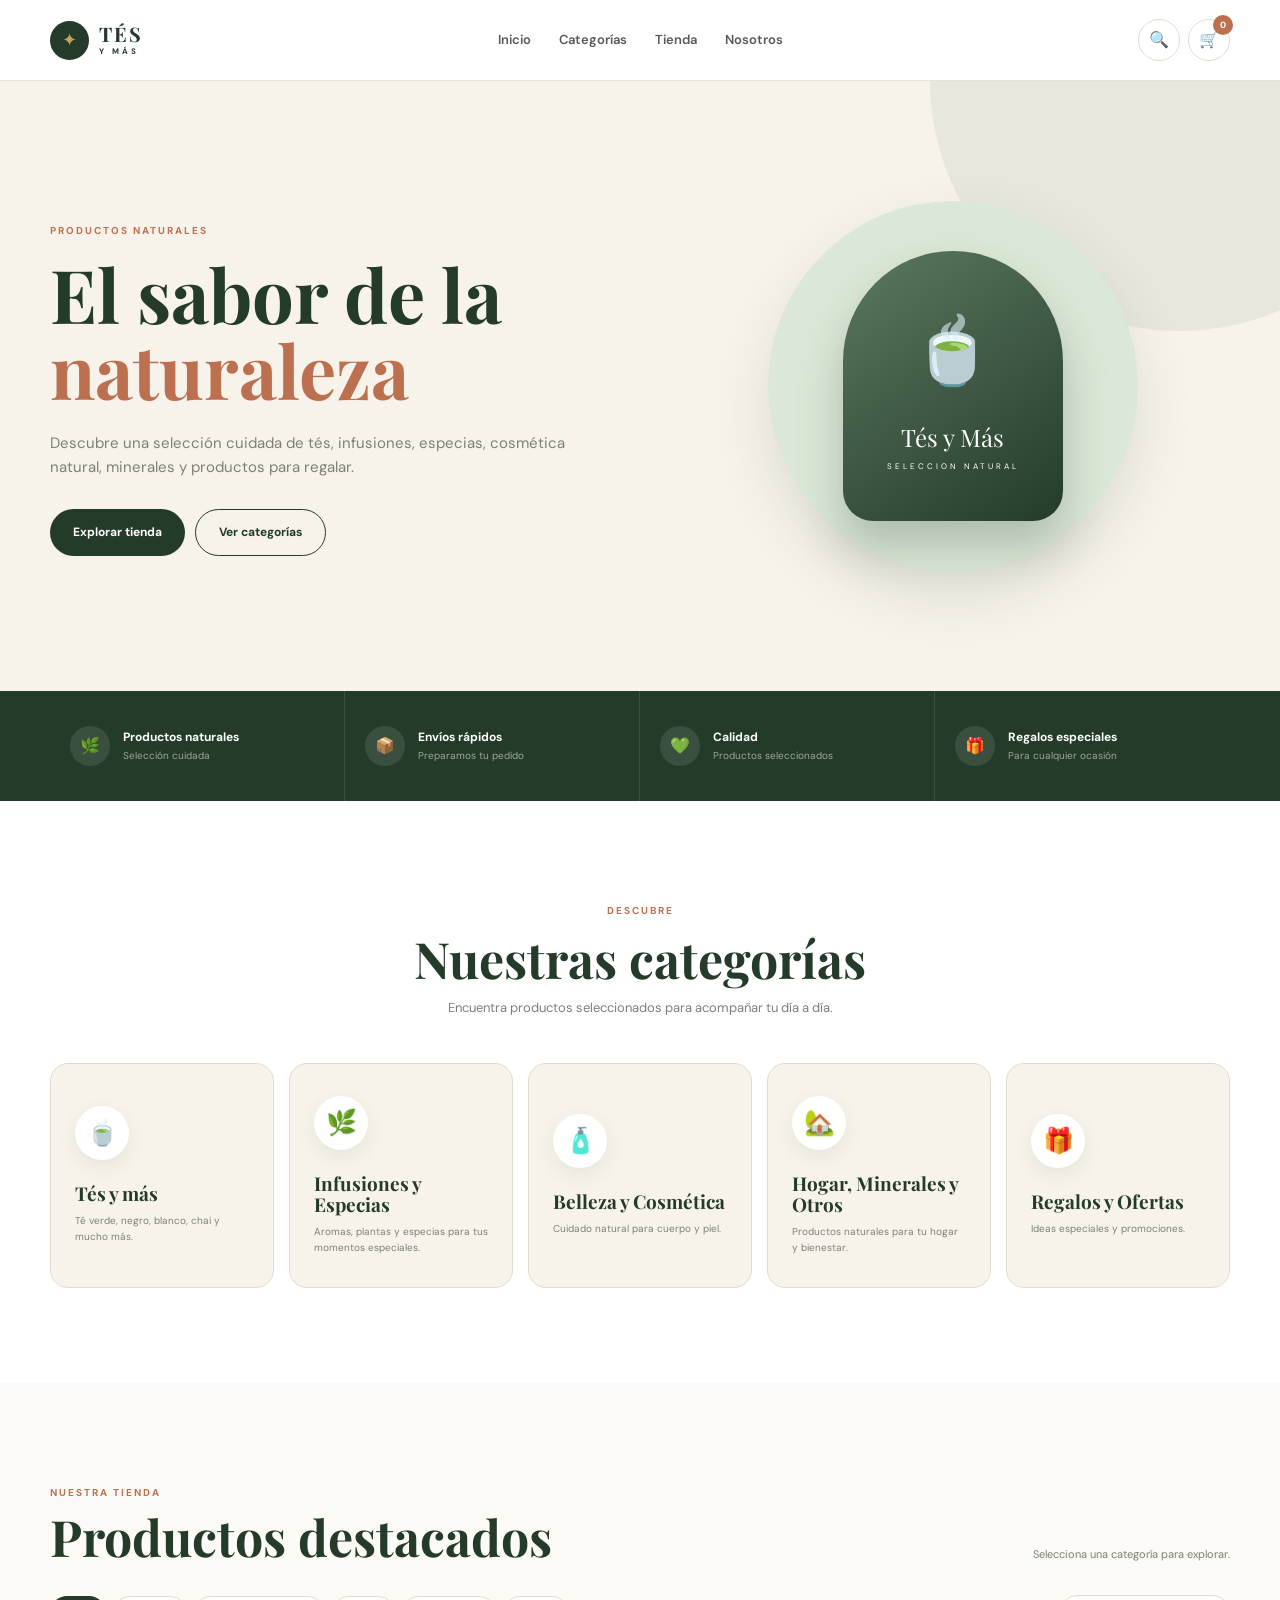
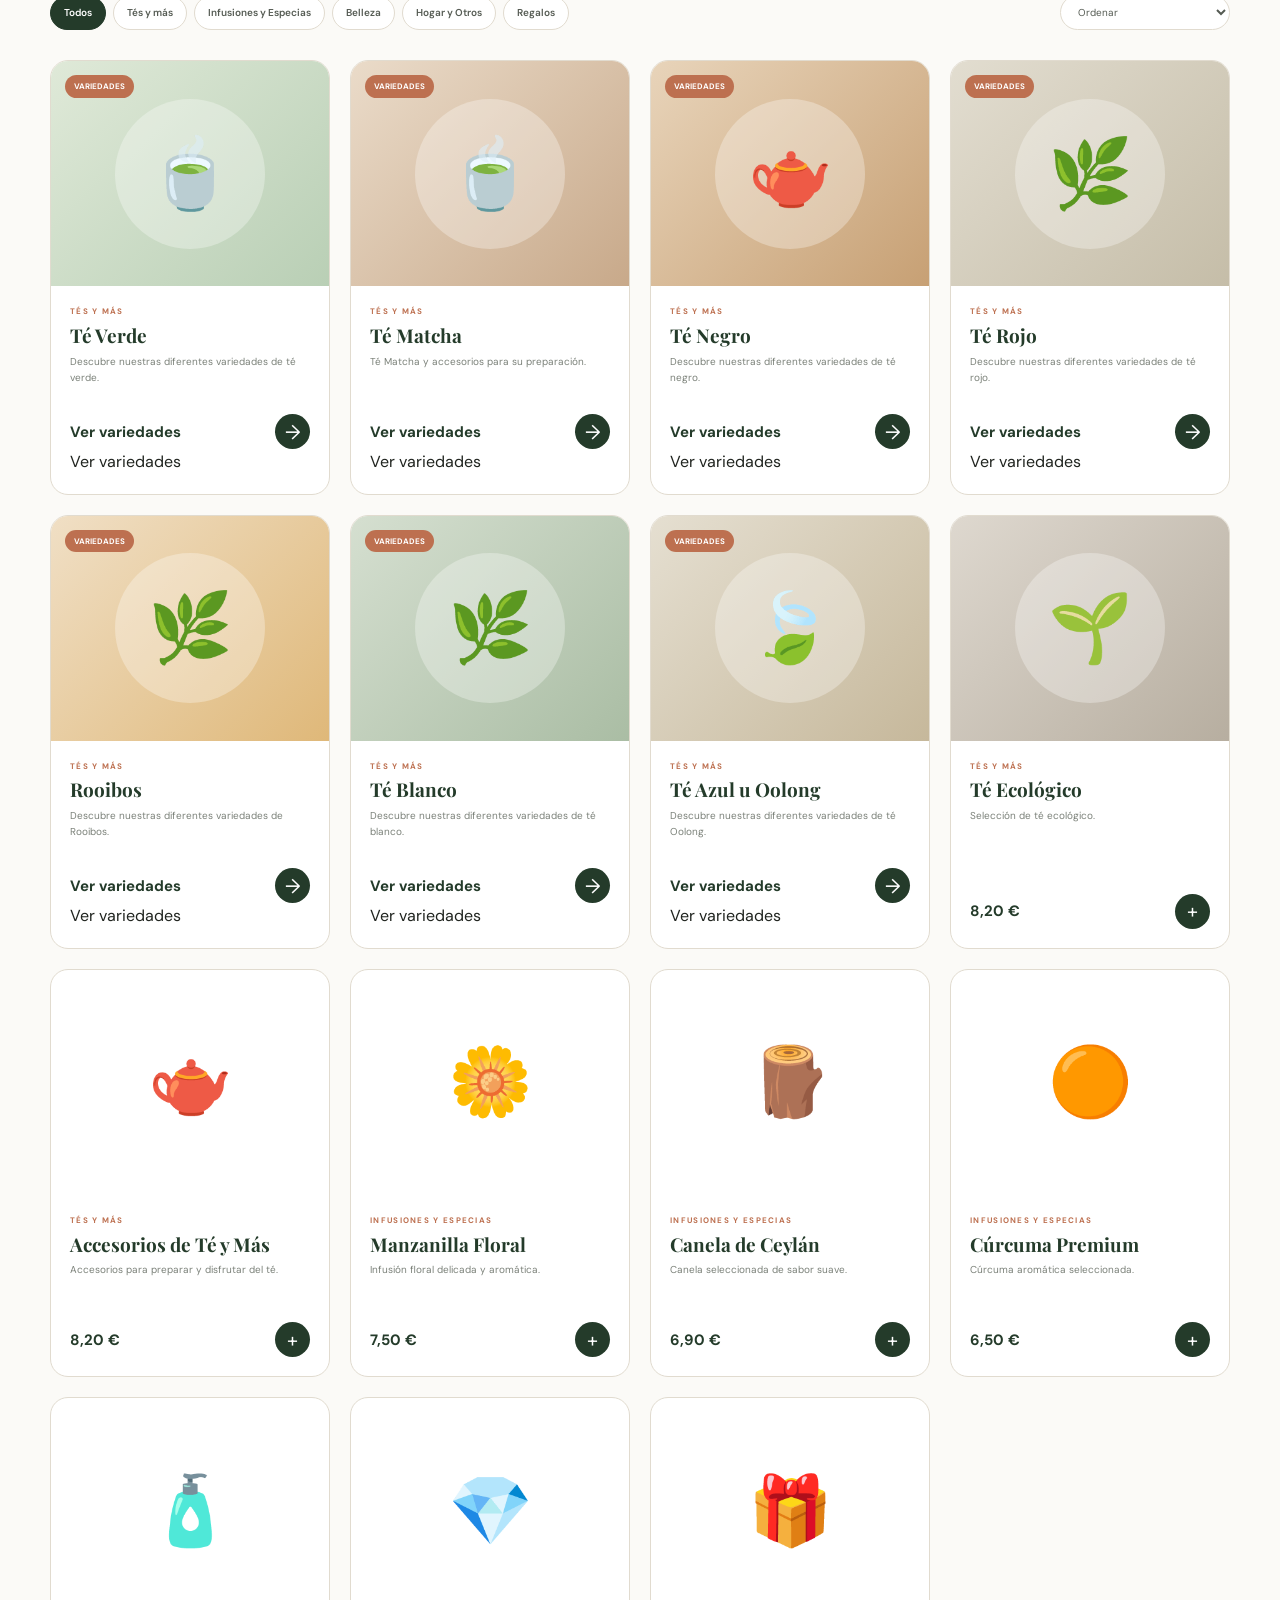
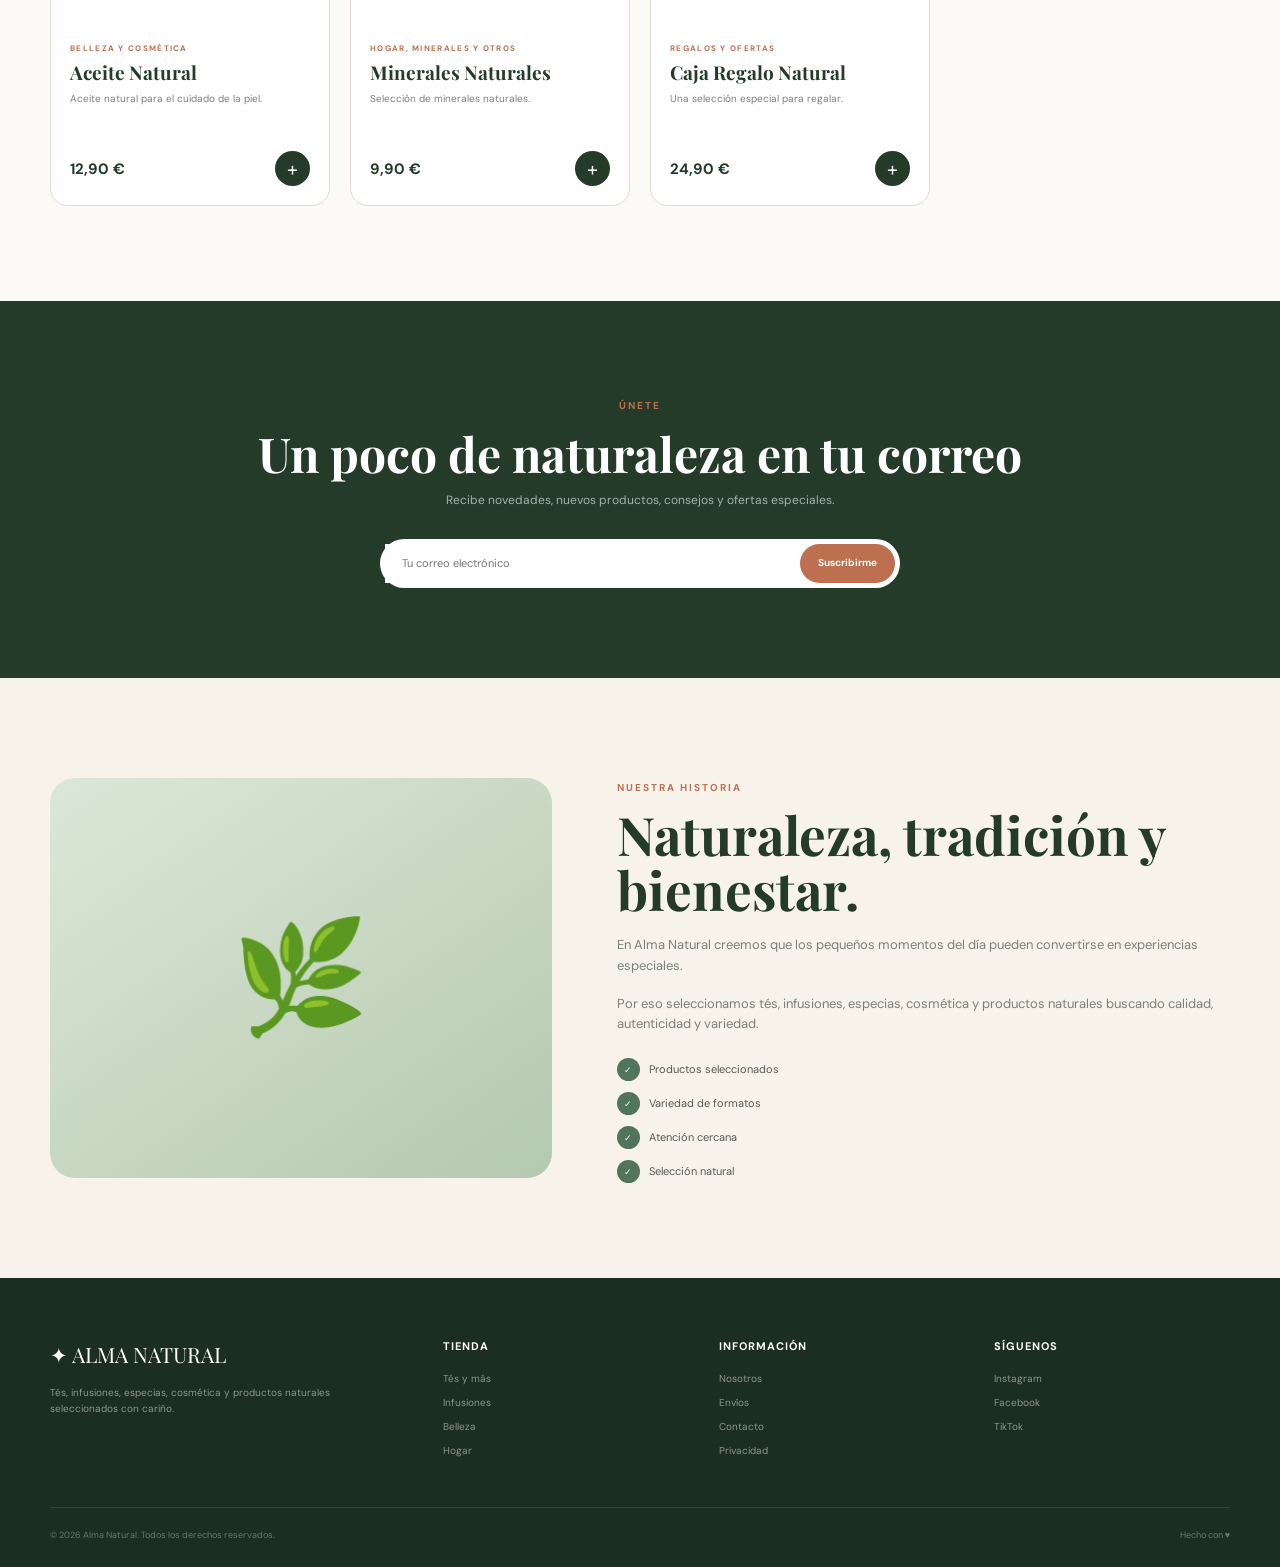
==== commit bca1f578: "Add files via upload" ====
--- a/index.html
+++ b/index.html
@@ -60,10 +60,10 @@
 
             <span class="logo-text">
 
-                TES
+                TÉS
 
                 <small>
-                    Y MAS
+                    Y MÁS
                 </small>
 
             </span>
@@ -221,11 +221,11 @@
                     </div>
 
                     <div class="hero-product-title">
-                        Té Verde
+                        Tés y Más
                     </div>
 
                     <div class="hero-product-subtitle">
-                        Natural Selection
+                        Seleccion Natural
                     </div>
 
                 </div>
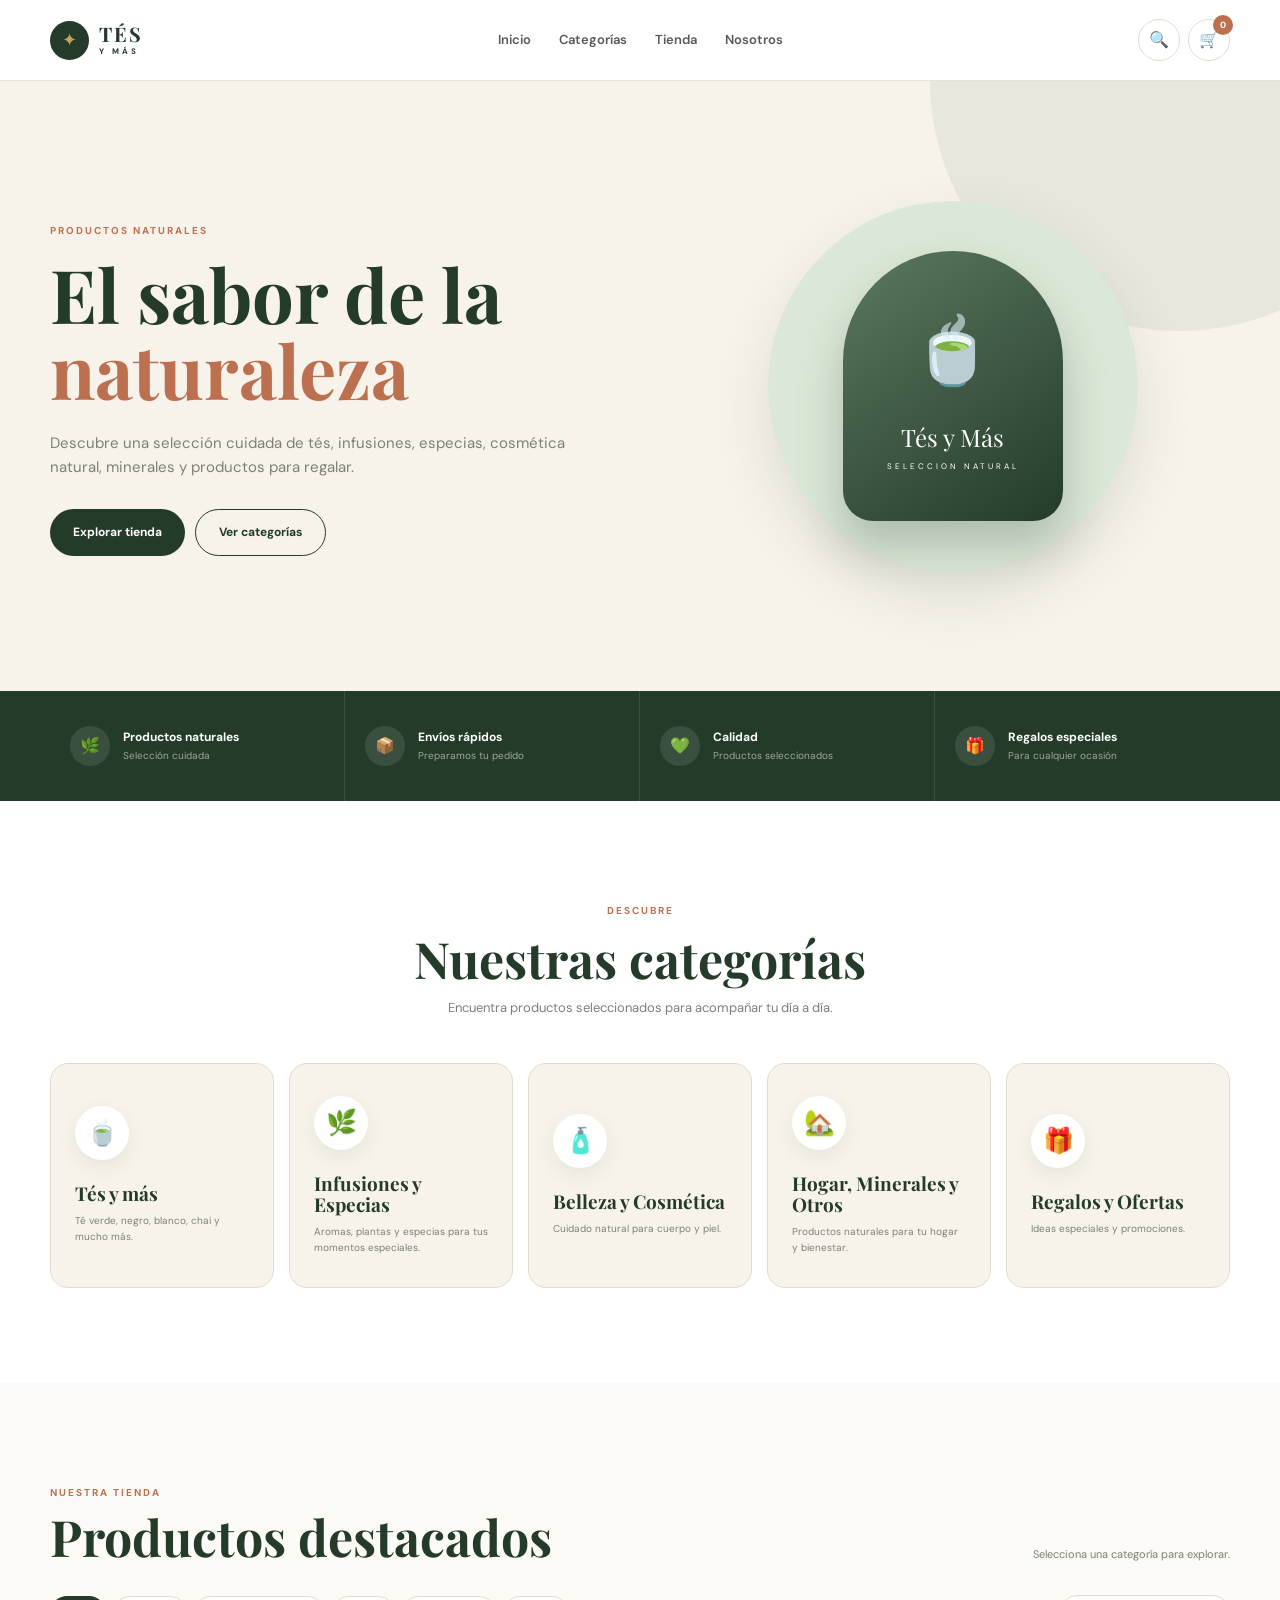
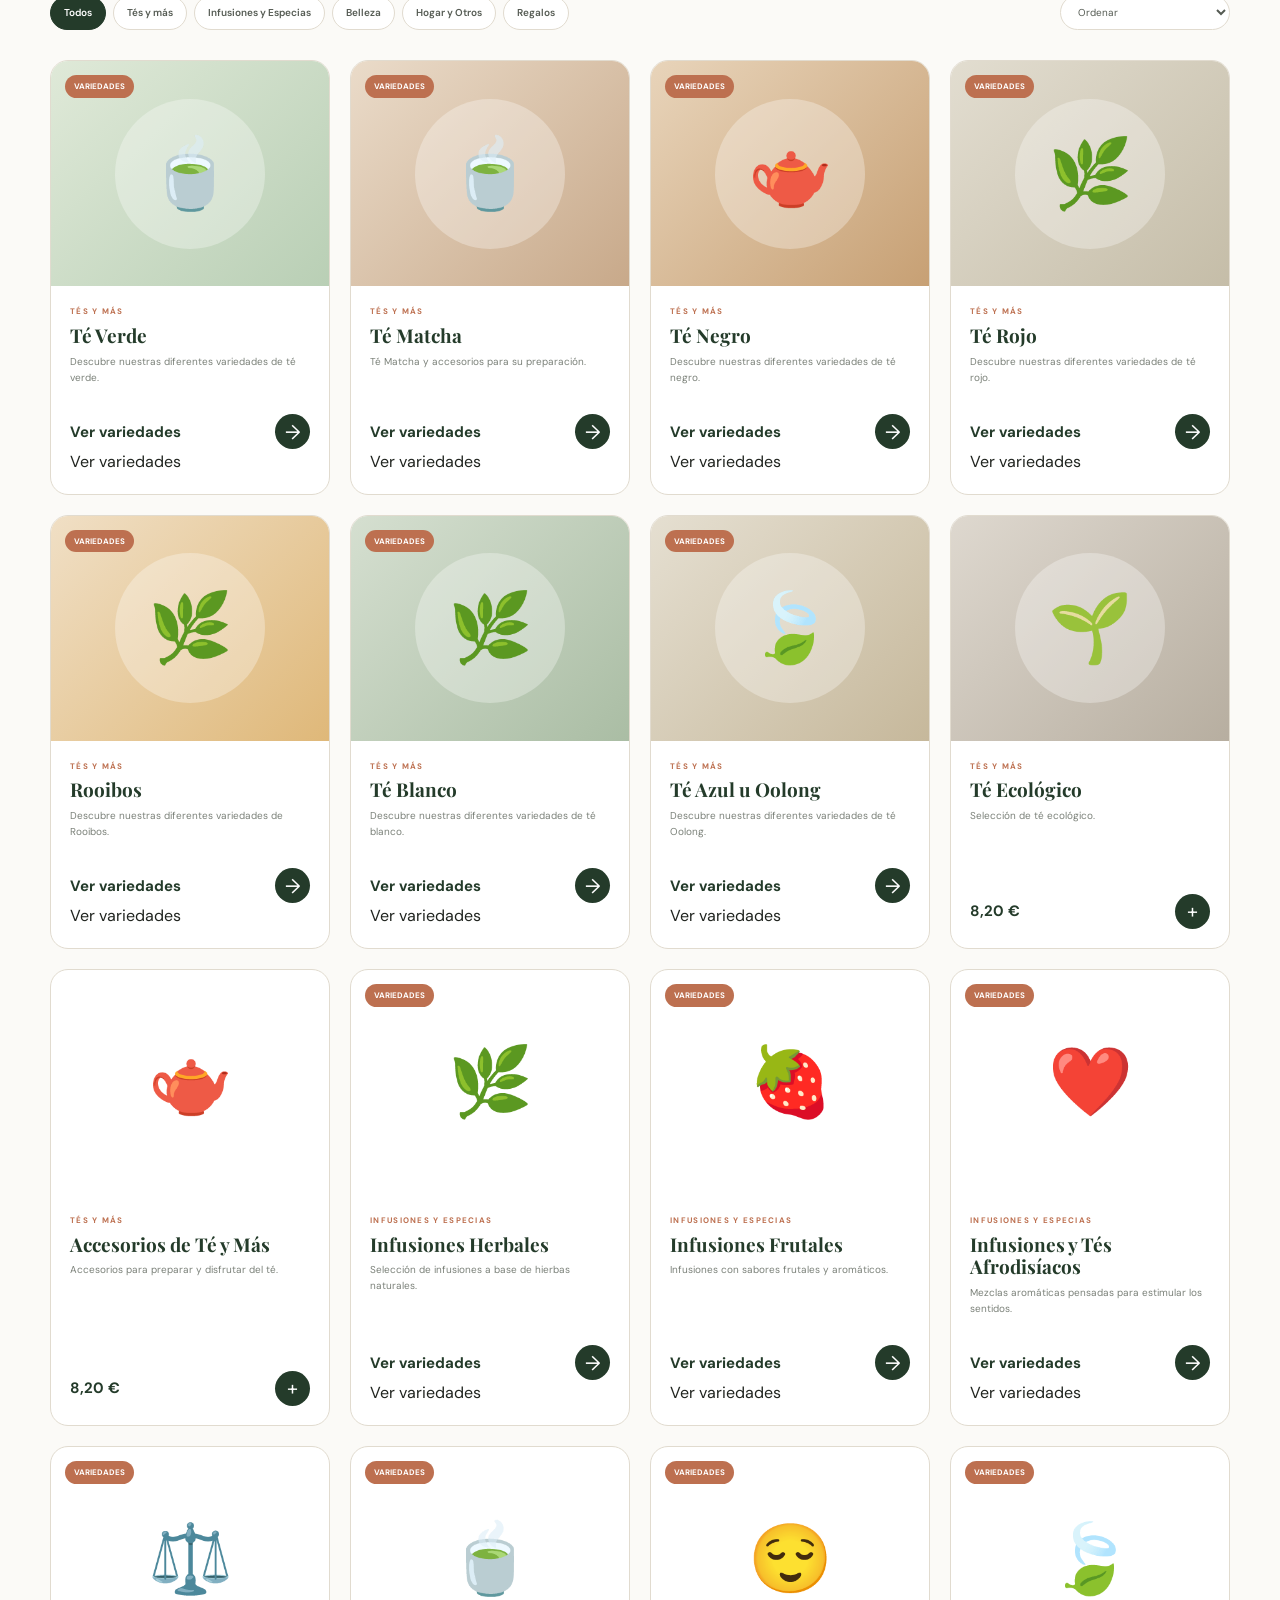
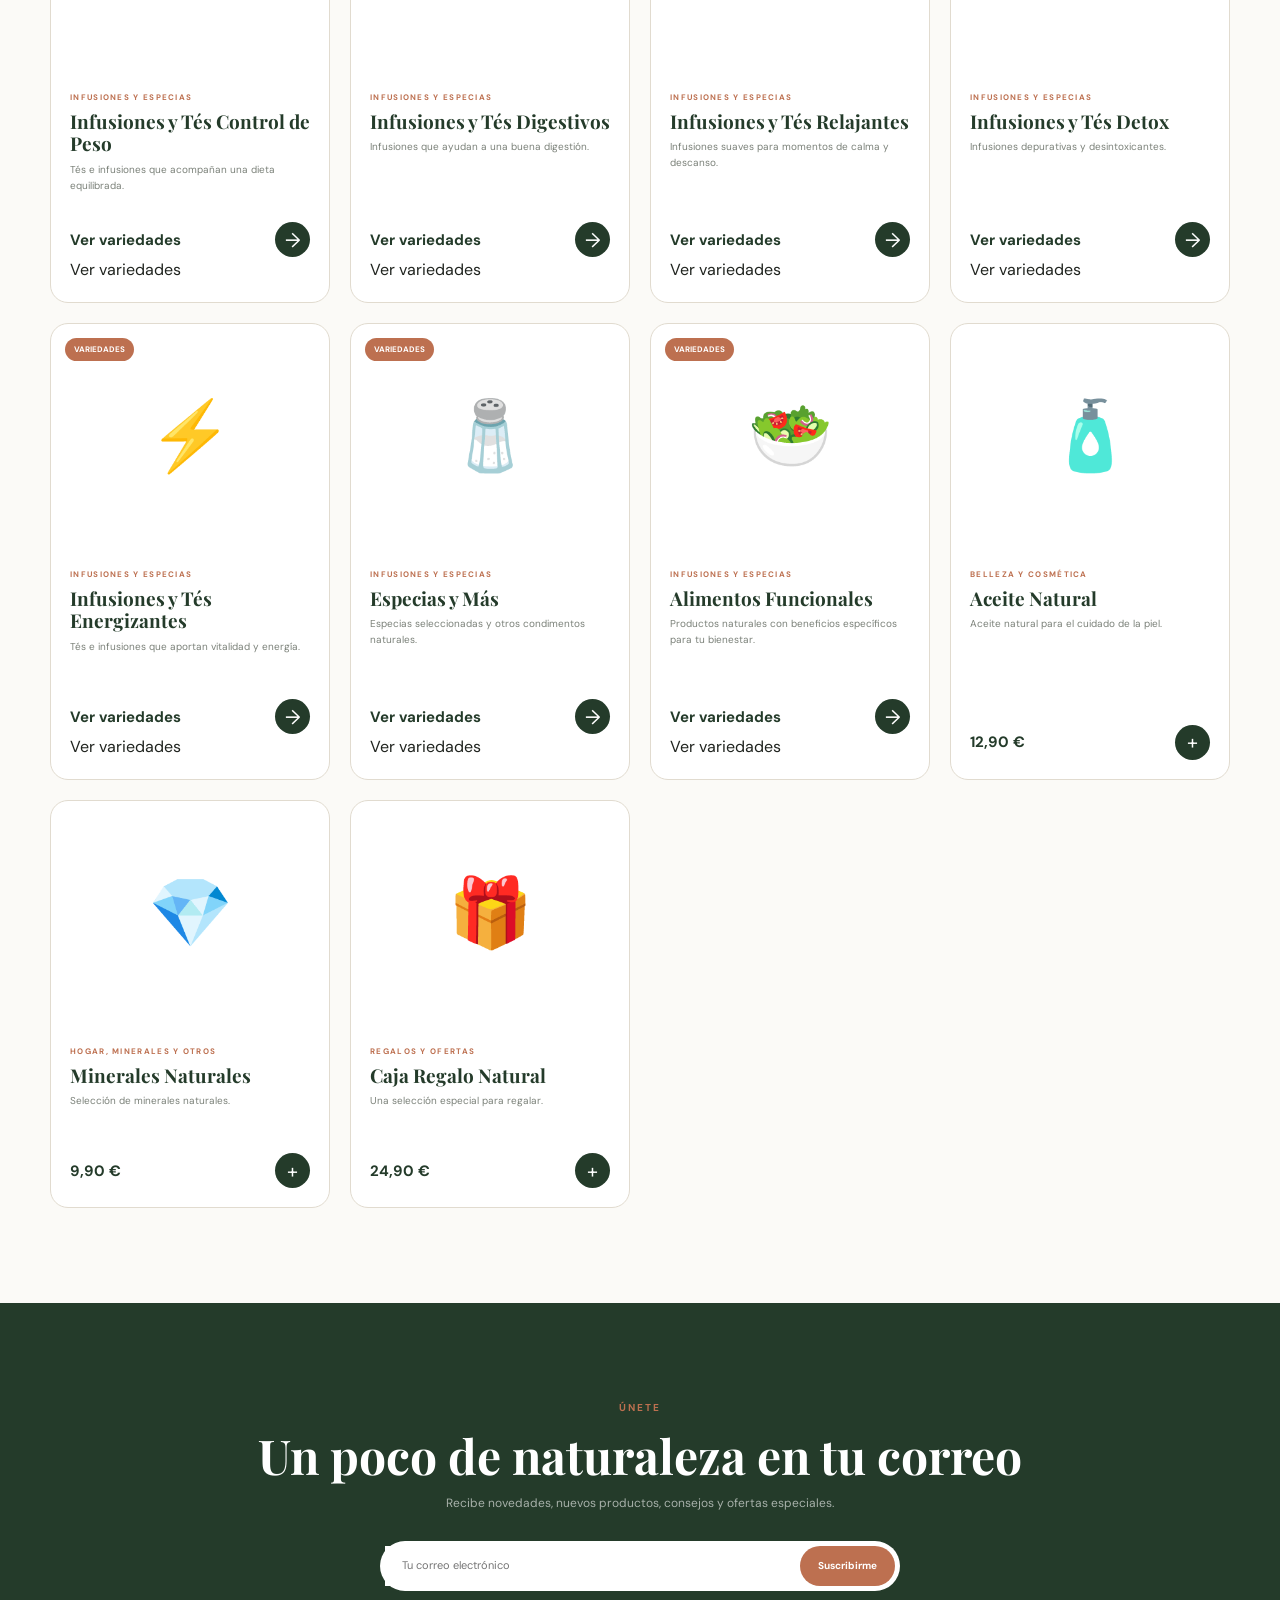
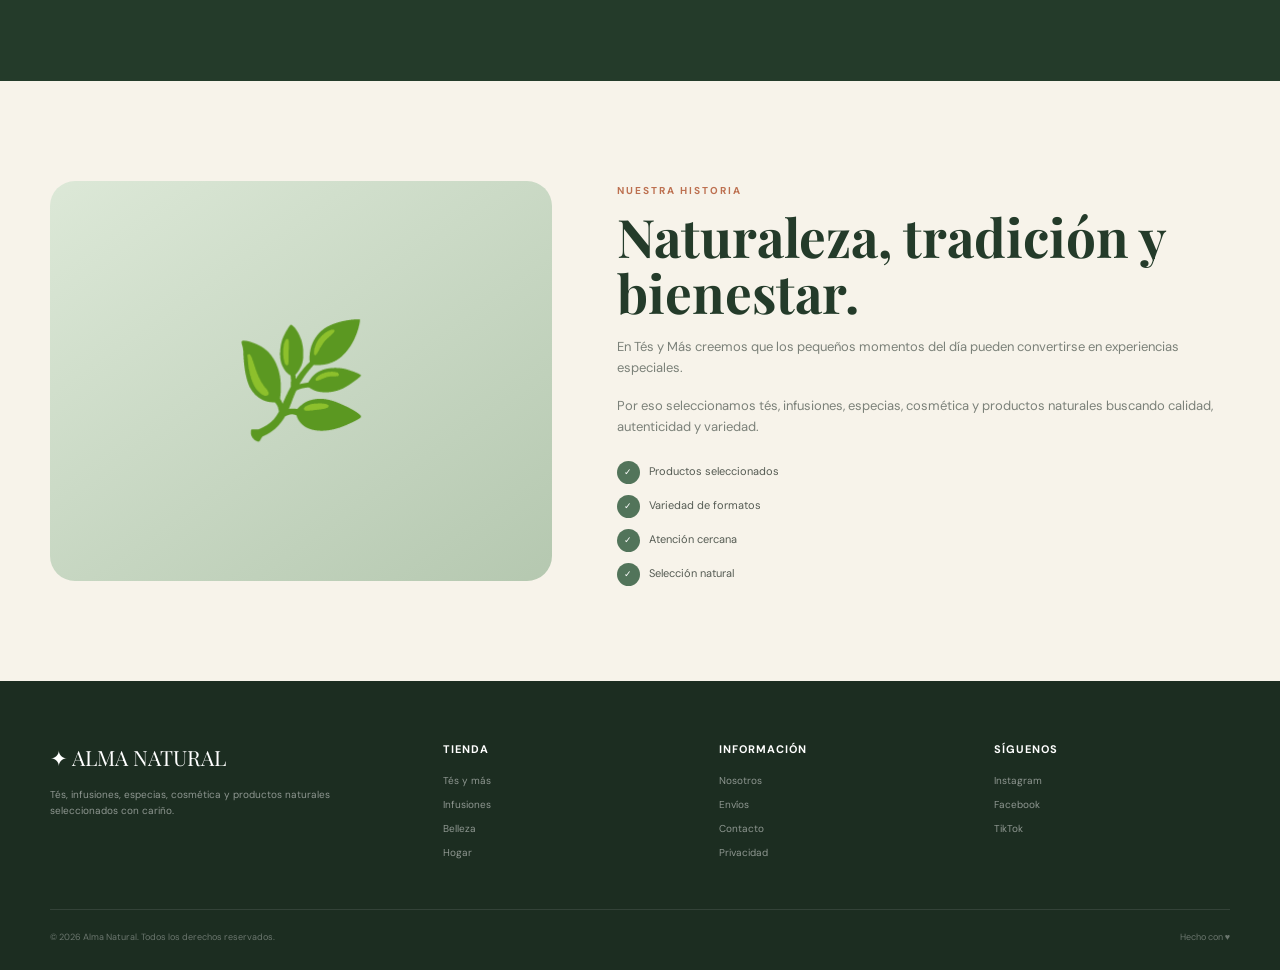
==== commit 607865dc: "Add files via upload" ====
--- a/index.html
+++ b/index.html
@@ -815,7 +815,7 @@
             </h2>
 
             <p>
-                En Alma Natural creemos que los pequeños
+                En Tés y Más creemos que los pequeños
                 momentos del día pueden convertirse en
                 experiencias especiales.
             </p>
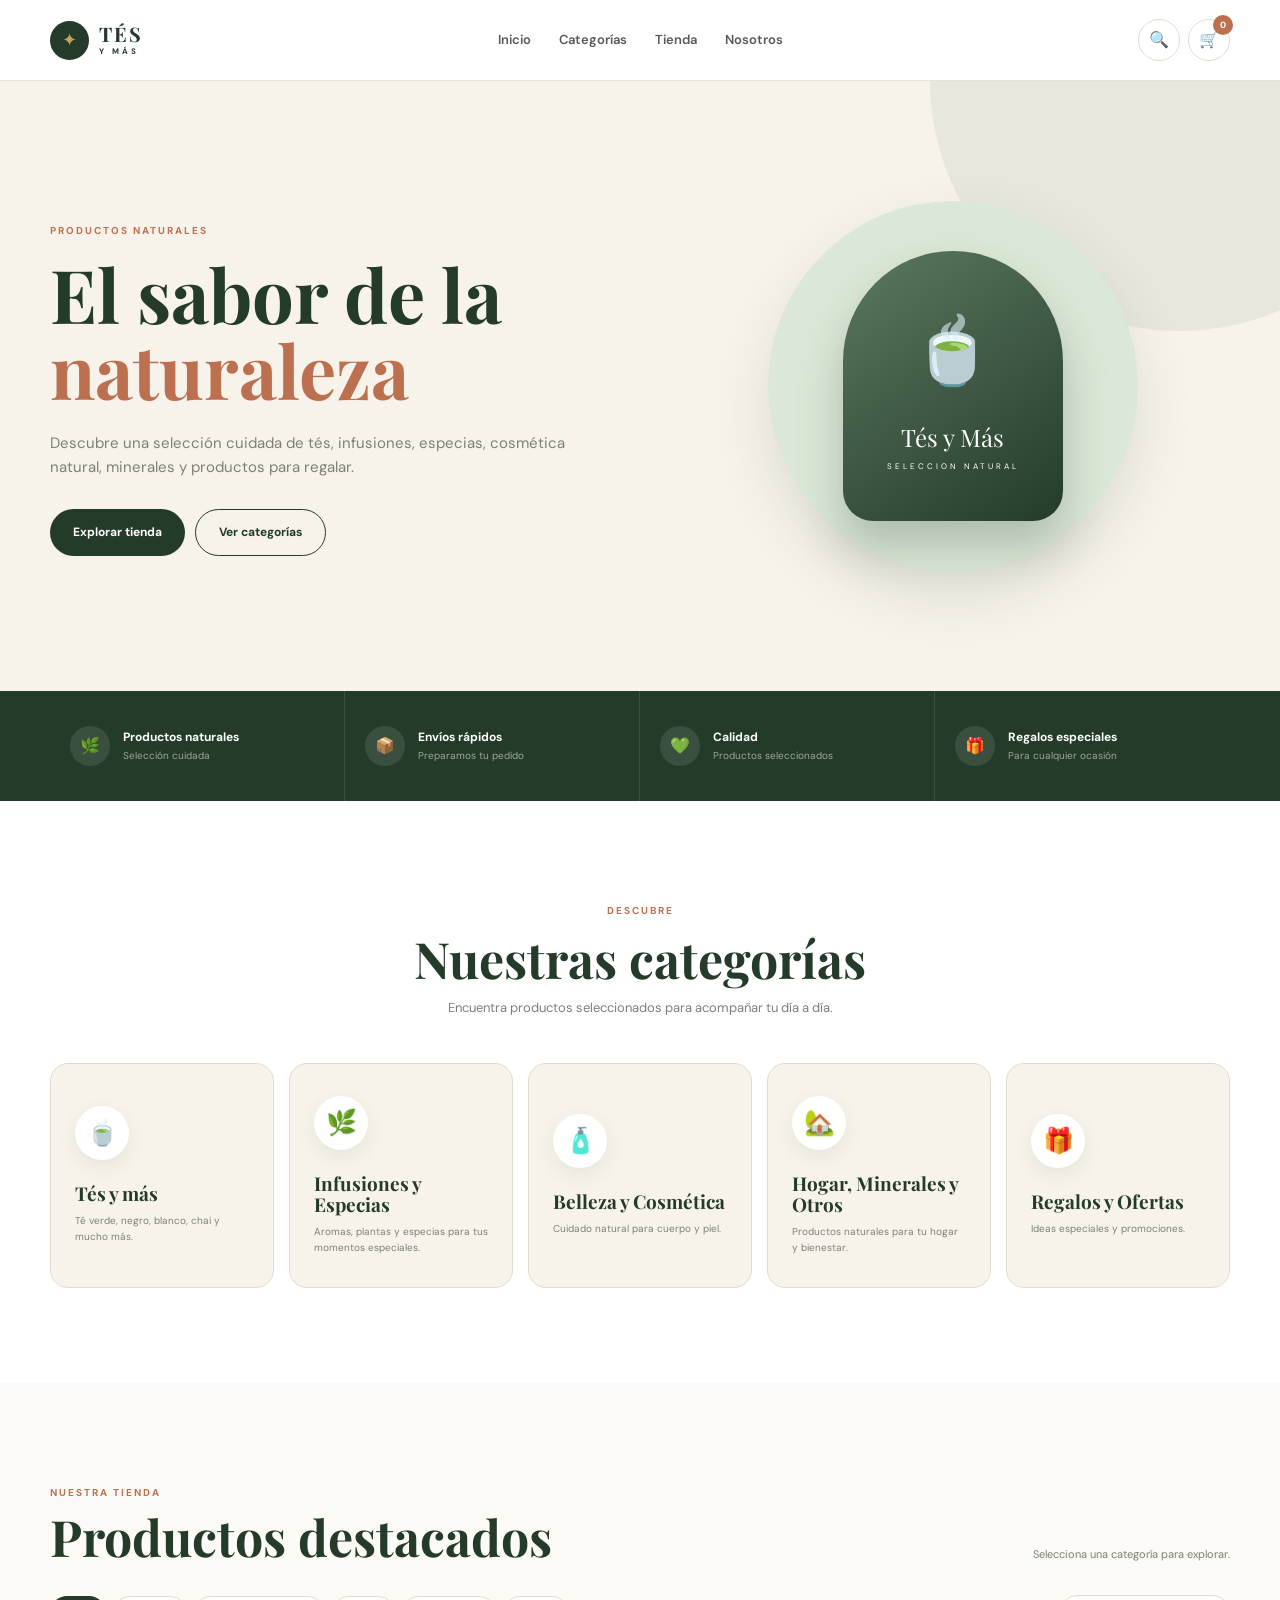
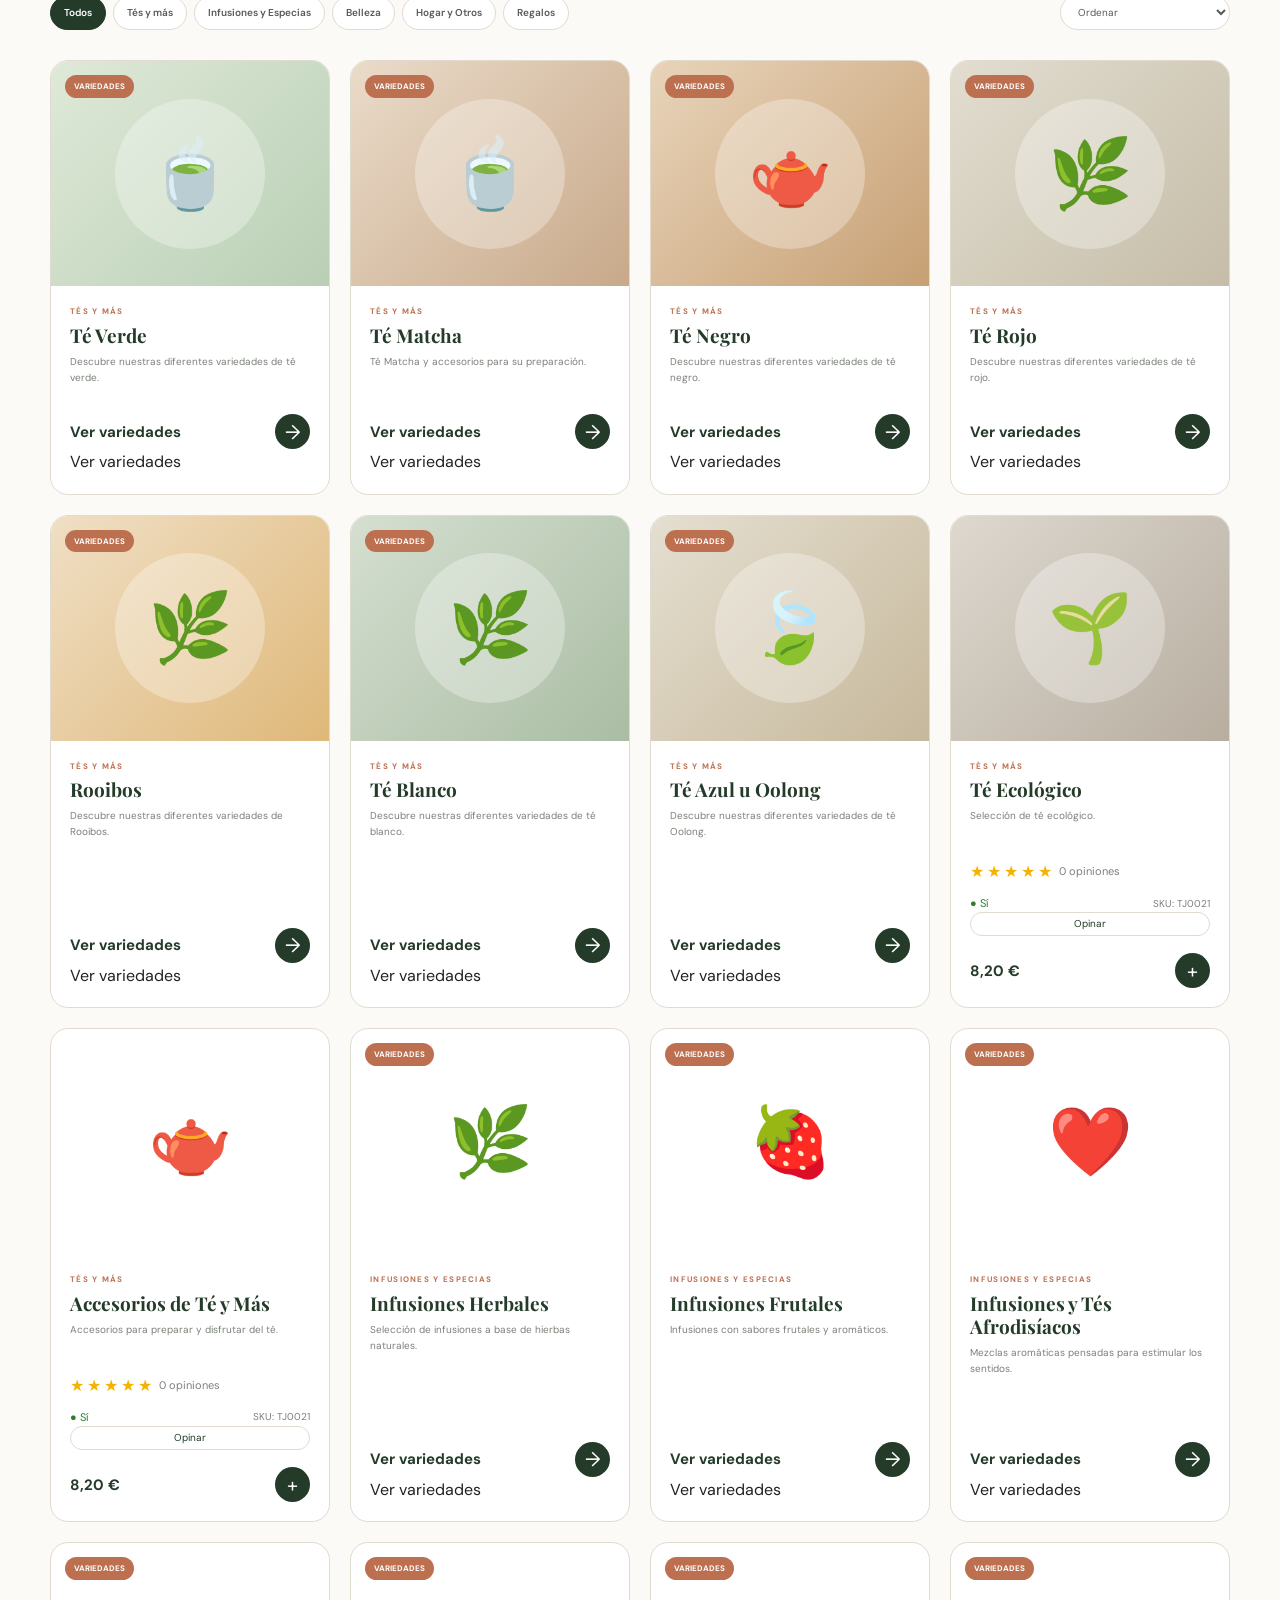
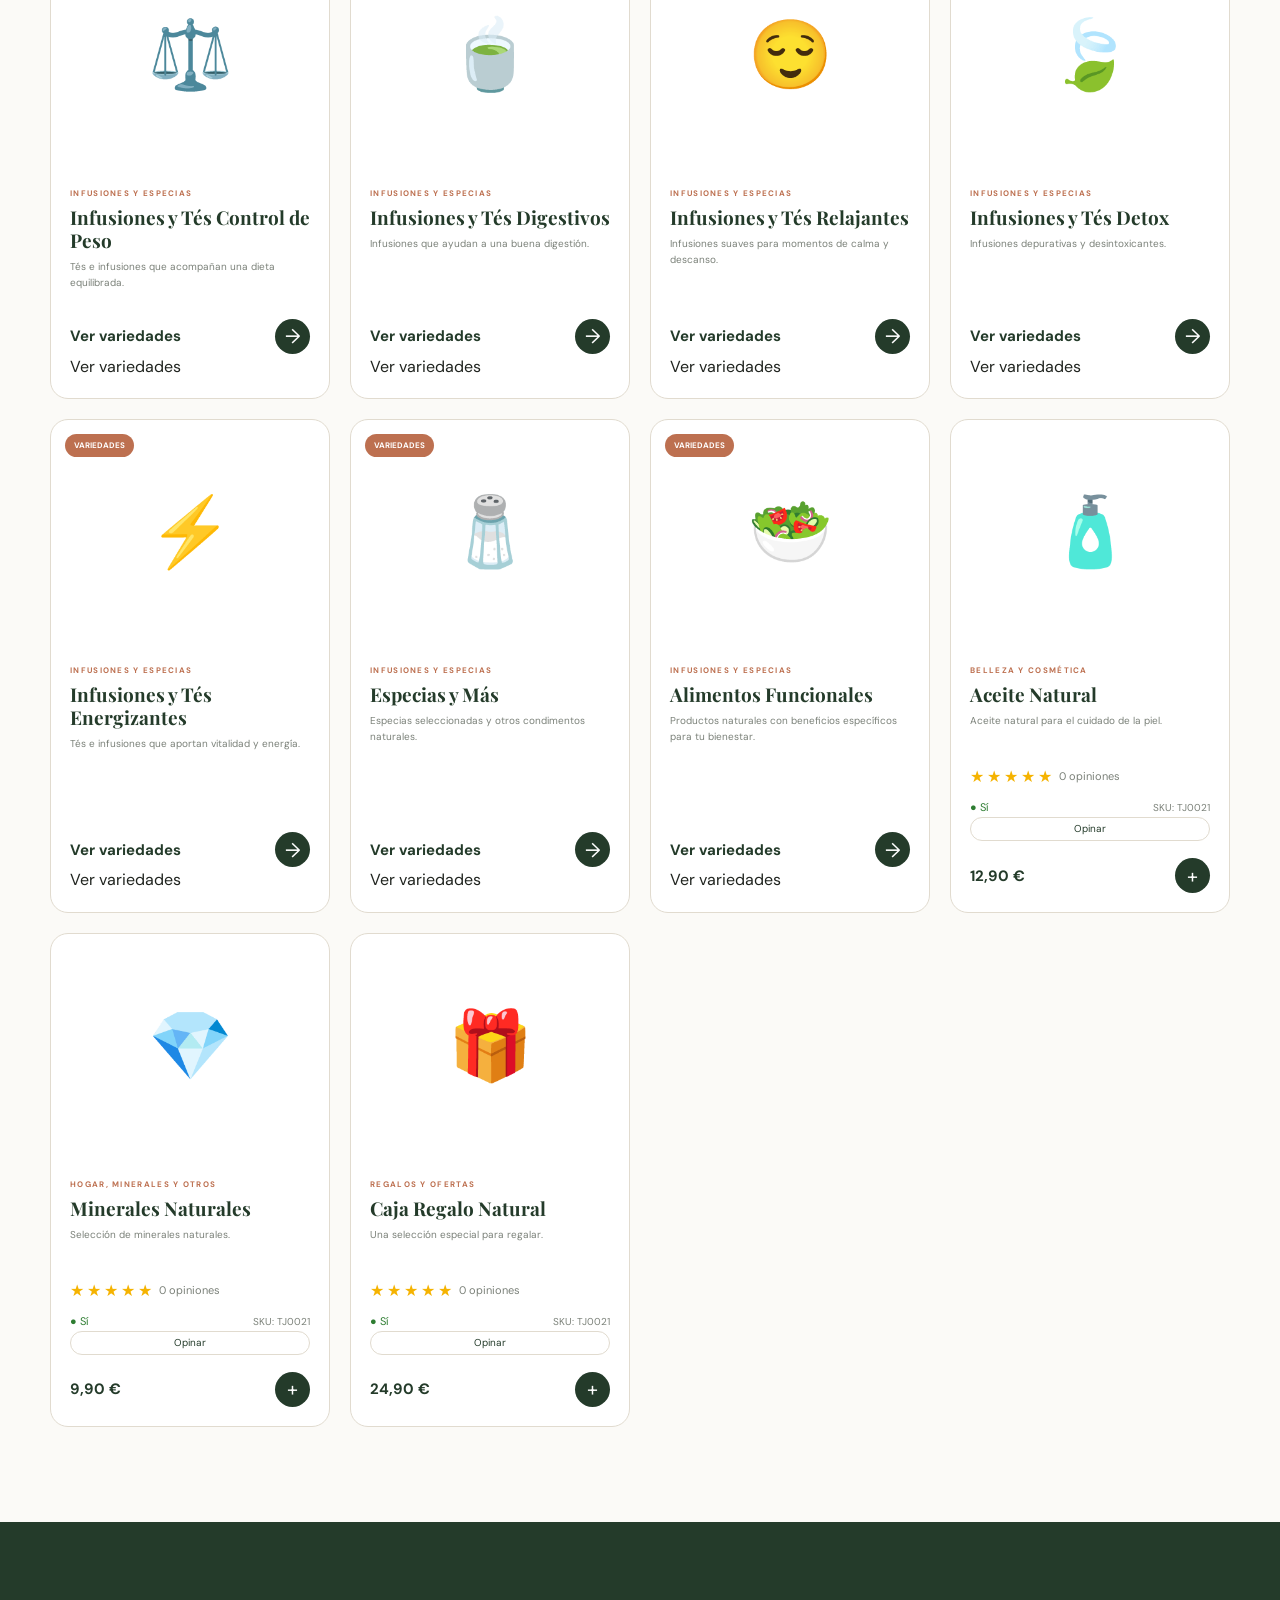
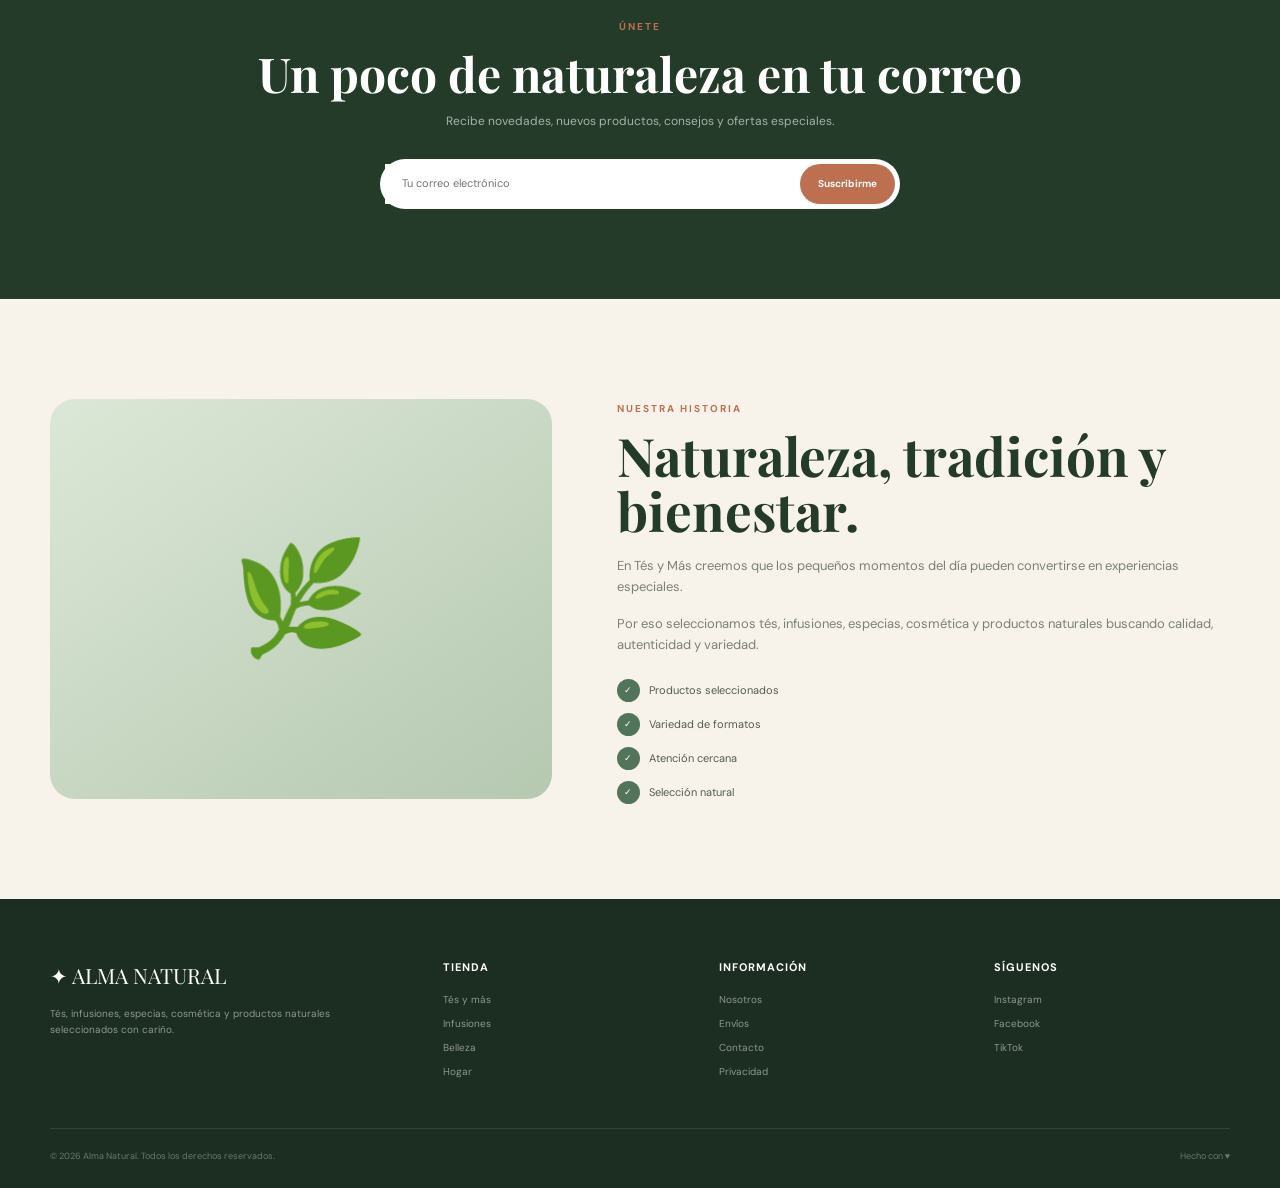
==== commit f6eafd13: "Add files via upload" ====
--- a/index.html
+++ b/index.html
@@ -1156,6 +1156,72 @@
 
 
 <!-- =====================================================
+     MODAL OPINIÓN (NUEVO)
+===================================================== -->
+
+<div
+    class="modal-overlay"
+    id="reviewModal"
+>
+
+    <div class="modal review-modal">
+
+        <h2>
+            Valorar producto
+        </h2>
+
+        <p
+            id="reviewProductName"
+            style="font-weight:600; color:var(--green-dark);"
+        >
+        </p>
+
+
+        <div class="review-stars-selector">
+
+            <span class="review-star" data-value="1">★</span>
+            <span class="review-star" data-value="2">★</span>
+            <span class="review-star" data-value="3">★</span>
+            <span class="review-star" data-value="4">★</span>
+            <span class="review-star" data-value="5">★</span>
+
+        </div>
+
+
+        <textarea
+            id="reviewText"
+            rows="3"
+            placeholder="Escribe tu opinión (opcional)"
+        ></textarea>
+
+
+        <div class="modal-actions">
+
+            <button
+                type="button"
+                class="modal-close"
+                id="closeReview"
+            >
+                Cancelar
+            </button>
+
+            <button
+                type="button"
+                class="modal-submit"
+                id="submitReview"
+            >
+                Enviar
+            </button>
+
+        </div>
+
+    </div>
+
+</div>
+
+
+
+<!-- =====================================================
      TOAST
 ===================================================== -->
 
--- a/styles.css
+++ b/styles.css
@@ -2251,6 +2251,112 @@
 
 
 /* =========================================================
+   REVIEWS / RATING (NUEVO)
+========================================================= */
+
+.rating-container {
+    display: flex;
+    align-items: center;
+    gap: 6px;
+    margin-top: 8px;
+}
+
+.rating-stars {
+    display: inline-flex;
+    gap: 2px;
+    font-size: 16px;
+    color: #ccc;
+    letter-spacing: 1px;
+}
+
+.rating-stars .filled {
+    color: #f5b301;
+}
+
+.rating-count {
+    font-size: 11px;
+    color: var(--gray);
+}
+
+.product-availability {
+    display: flex;
+    justify-content: space-between;
+    align-items: center;
+    margin-top: 10px;
+    font-size: 11px;
+    gap: 8px;
+}
+
+.availability-status {
+    display: inline-flex;
+    align-items: center;
+    gap: 4px;
+}
+
+.availability-status.available {
+    color: #2e7d32;
+}
+
+.availability-status.unavailable {
+    color: #c62828;
+}
+
+.sku-label {
+    color: var(--gray);
+    font-size: 10px;
+}
+
+.review-button {
+    background: none;
+    border: 1px solid var(--border);
+    border-radius: 20px;
+    padding: 3px 10px;
+    font-size: 10px;
+    color: var(--green-dark);
+    cursor: pointer;
+    transition: var(--transition);
+}
+
+.review-button:hover {
+    background: var(--green-soft);
+}
+
+/* Modal opinión */
+.review-modal {
+    max-width: 420px;
+}
+
+.review-stars-selector {
+    display: flex;
+    justify-content: center;
+    gap: 8px;
+    font-size: 32px;
+    margin: 15px 0;
+    cursor: pointer;
+}
+
+.review-star {
+    color: #ccc;
+    transition: color .15s ease;
+}
+
+.review-star.active {
+    color: #f5b301;
+}
+
+.review-modal textarea {
+    width: 100%;
+    padding: 10px;
+    border: 1px solid var(--border);
+    border-radius: 10px;
+    outline: none;
+    background: var(--cream);
+    font-size: 11px;
+    resize: vertical;
+}
+
+
+/* =========================================================
    RESPONSIVE
 ========================================================= */
 
